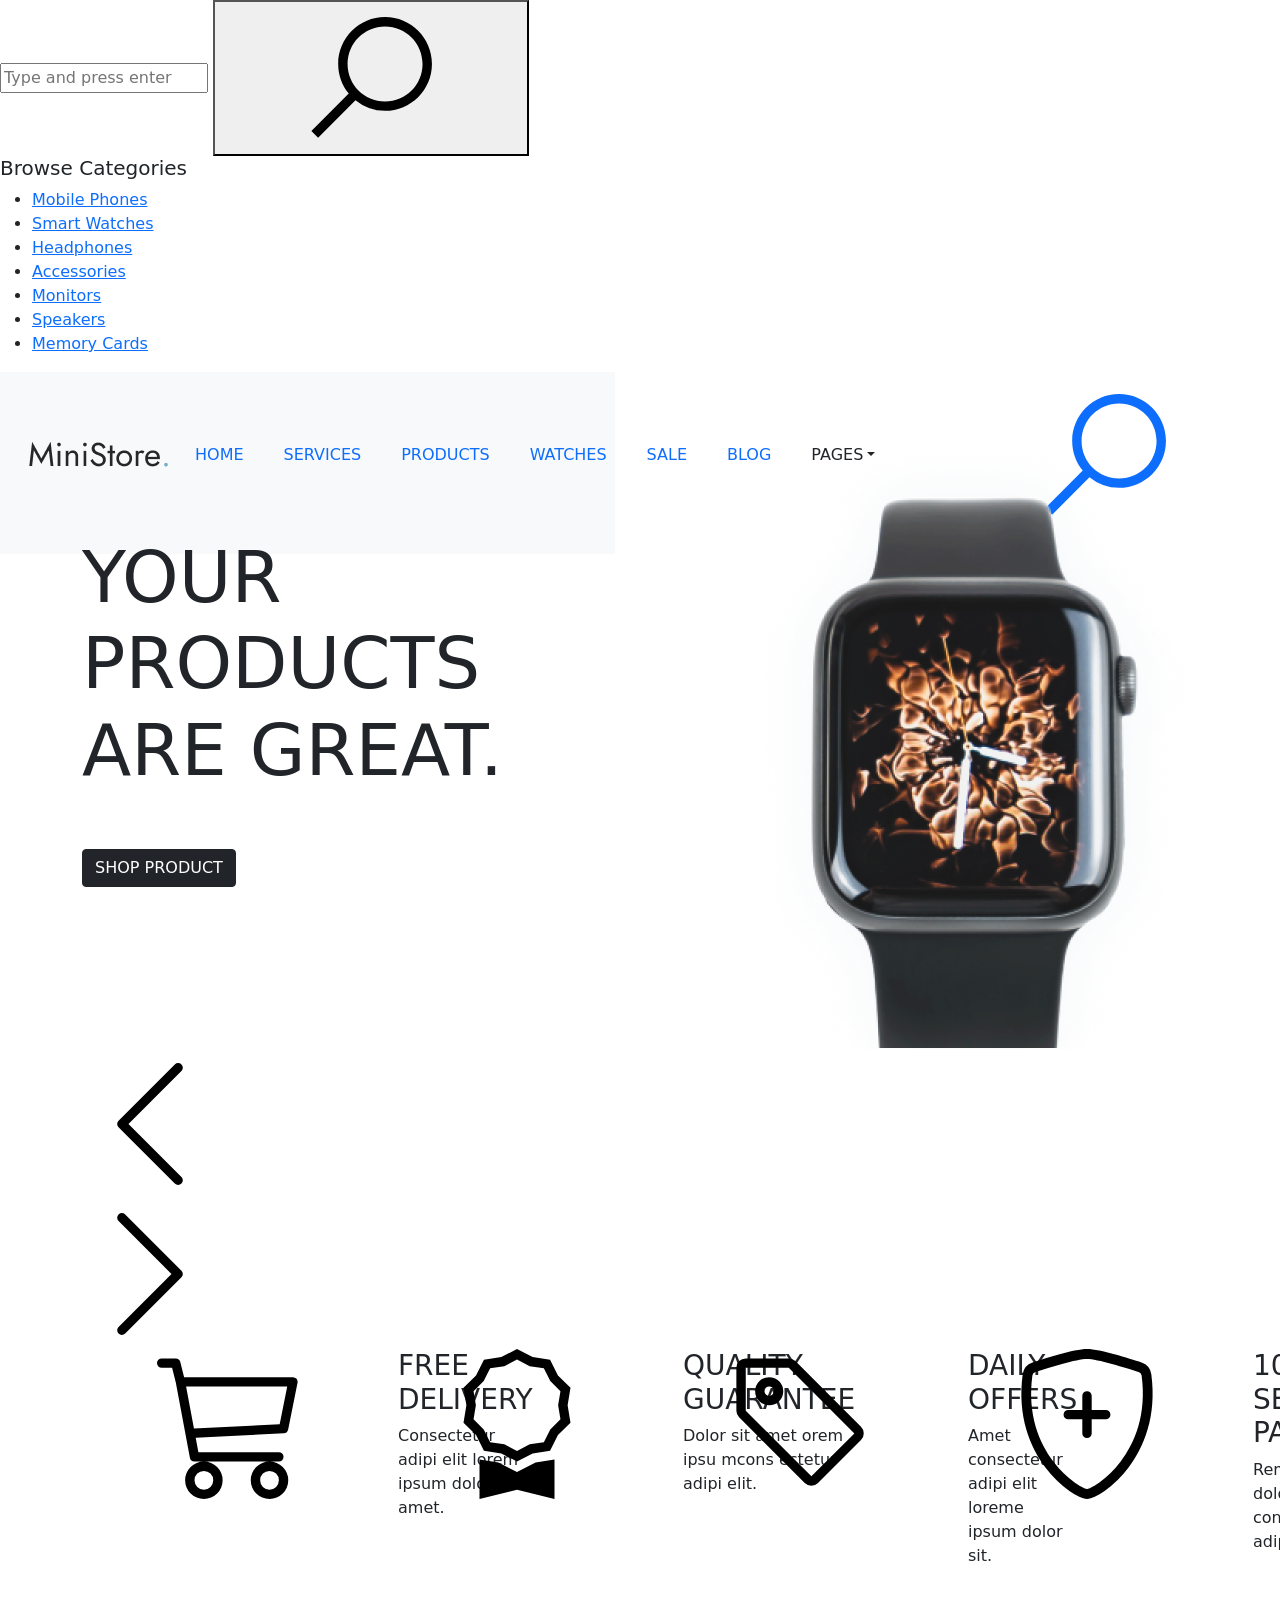
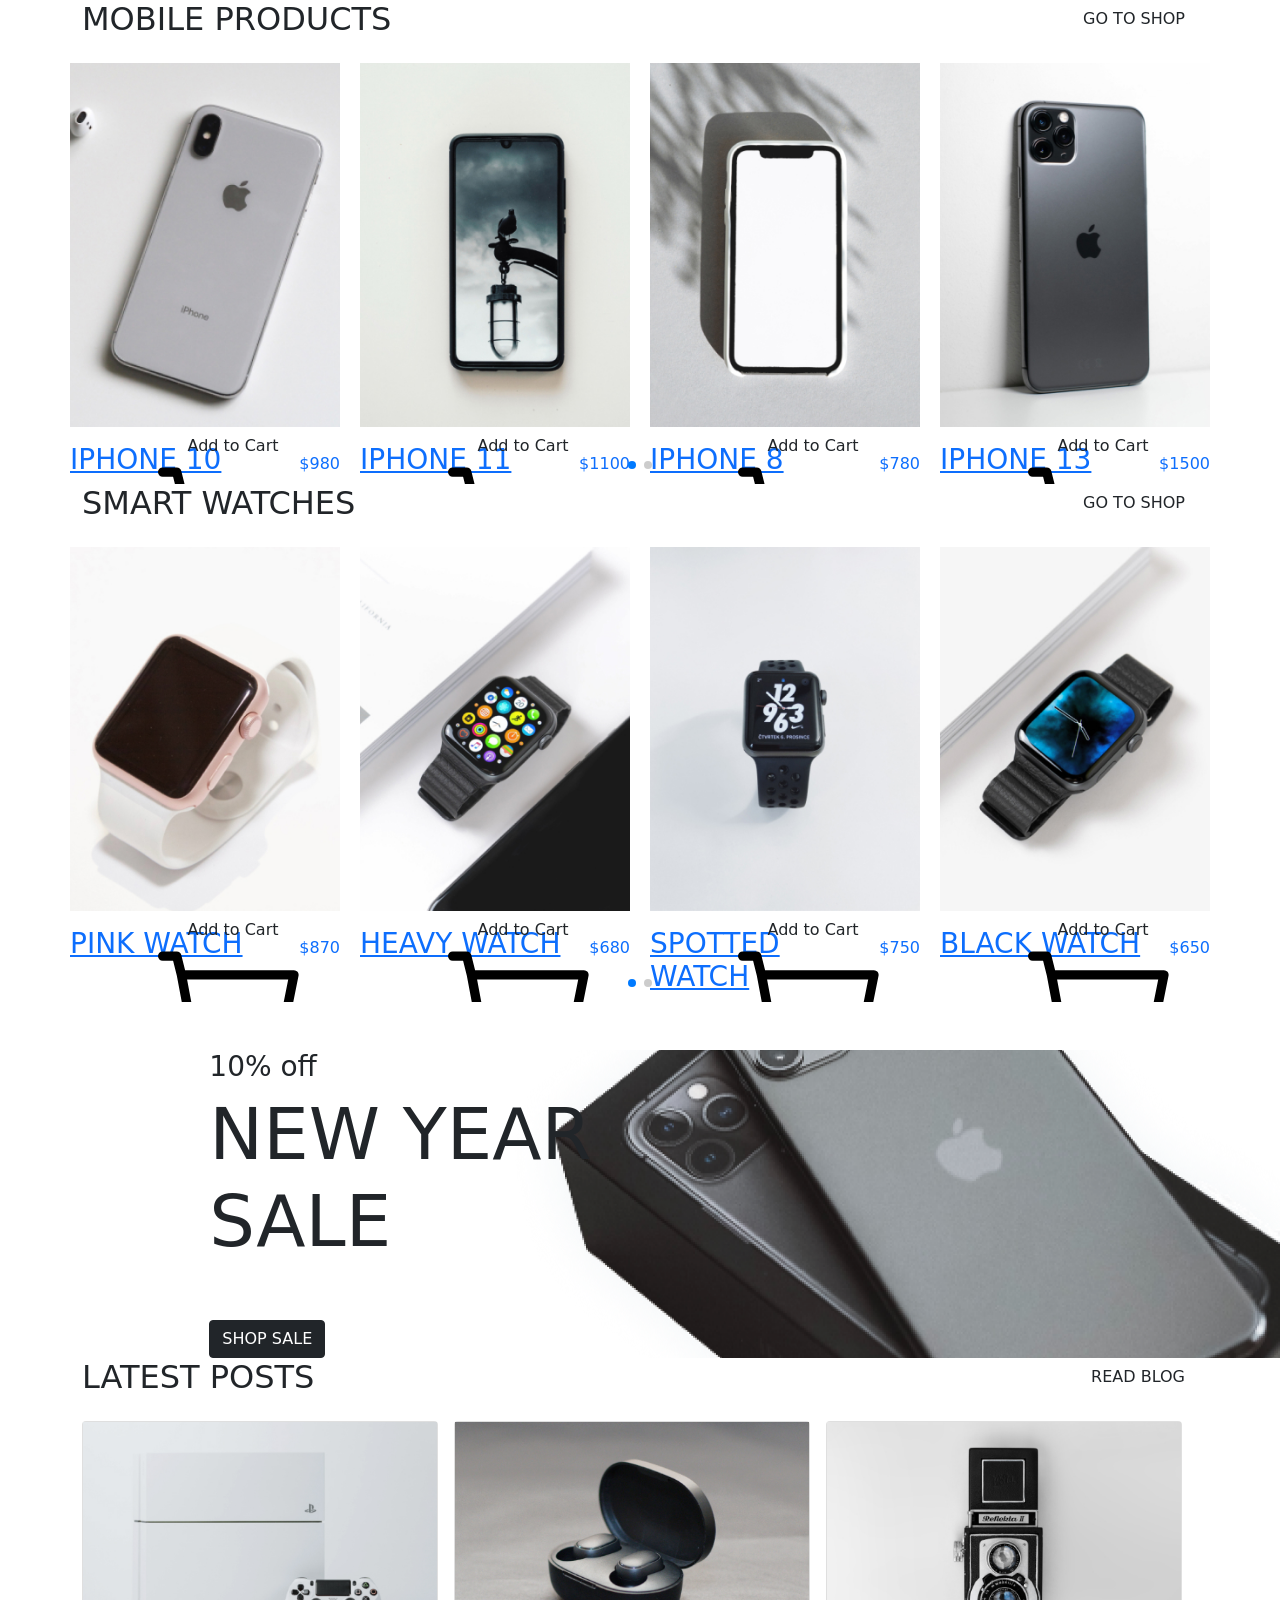
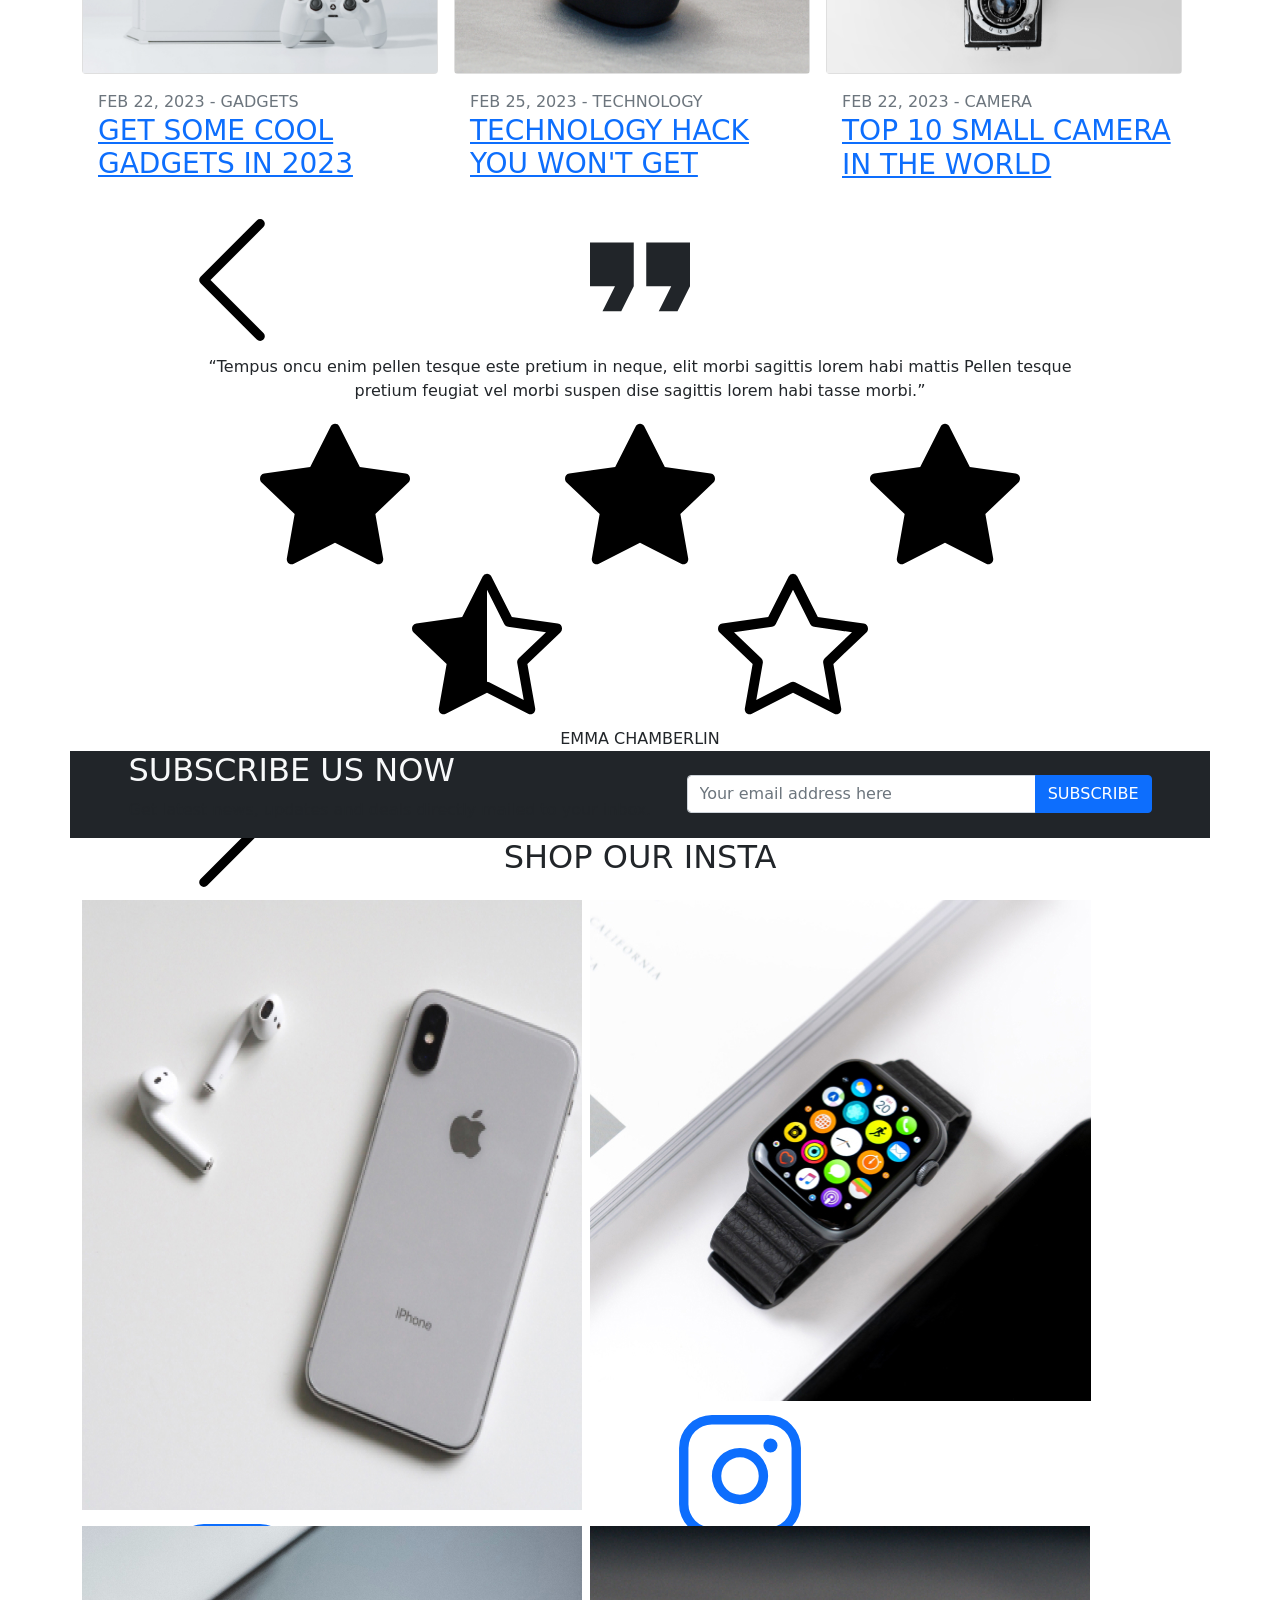
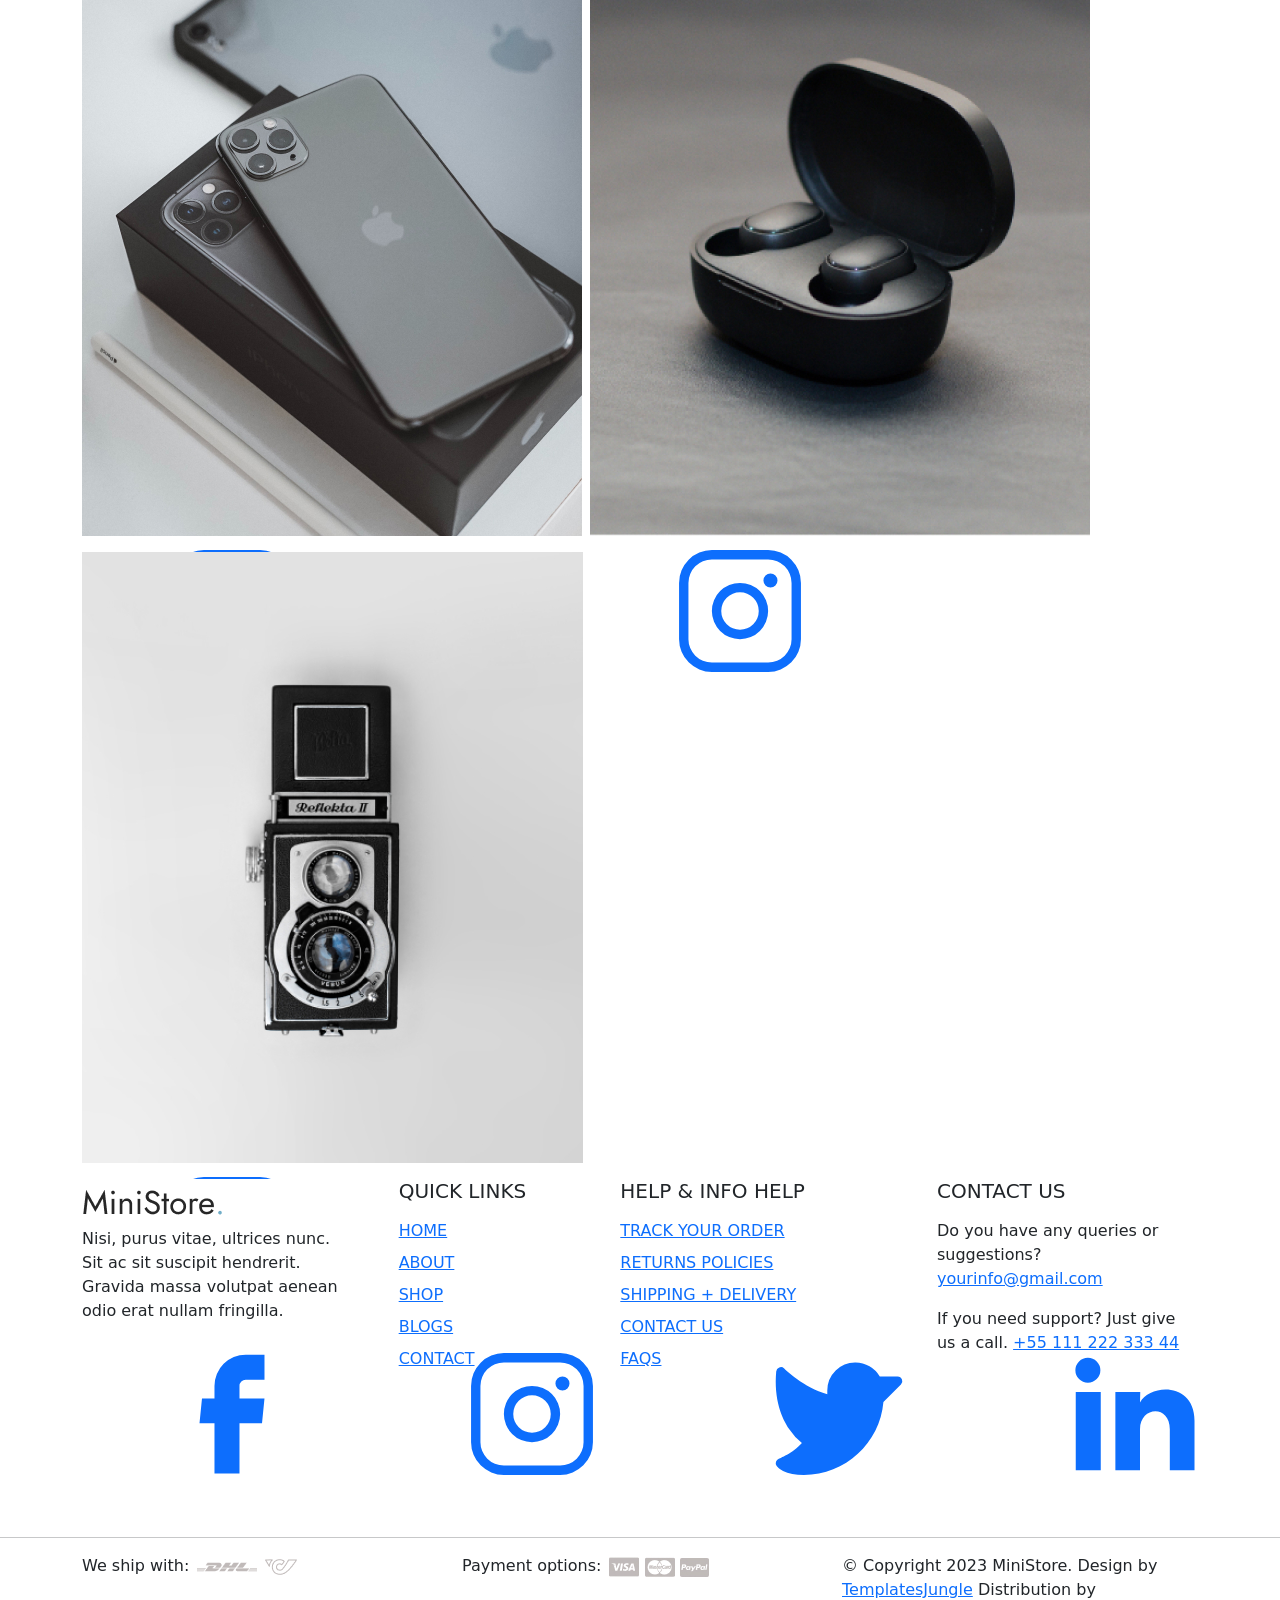
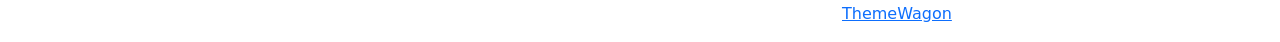
==== MiniStore_WEB/wwwroot/ministore/index.html @ 83fc8605 "Arquitectura" ====
<!DOCTYPE html>
<html>
  <head>
    <title>Ministore</title>
    <meta charset="utf-8">
    <meta http-equiv="X-UA-Compatible" content="IE=edge">
    <meta name="viewport" content="width=device-width, initial-scale=1.0">
    <meta name="format-detection" content="telephone=no">
    <meta name="apple-mobile-web-app-capable" content="yes">
    <meta name="author" content="">
    <meta name="keywords" content="">
    <meta name="description" content="">
    <link rel="stylesheet" type="text/css" href="css/bootstrap.min.css">
    <link rel="stylesheet" type="text/css" href="style.css">
    <link rel="stylesheet" href="https://cdn.jsdelivr.net/npm/swiper@9/swiper-bundle.min.css" />
    <link rel="preconnect" href="https://fonts.googleapis.com">
    <link rel="preconnect" href="https://fonts.gstatic.com" crossorigin>
    <link href="https://fonts.googleapis.com/css2?family=Jost:wght@300;400;500&family=Lato:wght@300;400;700&display=swap" rel="stylesheet">
    <!-- script
    ================================================== -->
    <script src="js/modernizr.js"></script>
  </head>
  <body data-bs-spy="scroll" data-bs-target="#navbar" data-bs-root-margin="0px 0px -40%" data-bs-smooth-scroll="true" tabindex="0">
    <svg xmlns="http://www.w3.org/2000/svg" style="display: none;">
      <symbol id="search" xmlns="http://www.w3.org/2000/svg" viewBox="0 0 32 32">
        <title>Search</title>
        <path fill="currentColor" d="M19 3C13.488 3 9 7.488 9 13c0 2.395.84 4.59 2.25 6.313L3.281 27.28l1.439 1.44l7.968-7.969A9.922 9.922 0 0 0 19 23c5.512 0 10-4.488 10-10S24.512 3 19 3zm0 2c4.43 0 8 3.57 8 8s-3.57 8-8 8s-8-3.57-8-8s3.57-8 8-8z" />
      </symbol>
      <symbol xmlns="http://www.w3.org/2000/svg" id="user" viewBox="0 0 16 16">
        <path d="M3 14s-1 0-1-1 1-4 6-4 6 3 6 4-1 1-1 1H3Zm5-6a3 3 0 1 0 0-6 3 3 0 0 0 0 6Z" />
      </symbol>
      <symbol xmlns="http://www.w3.org/2000/svg" id="cart" viewBox="0 0 16 16">
        <path d="M0 1.5A.5.5 0 0 1 .5 1H2a.5.5 0 0 1 .485.379L2.89 3H14.5a.5.5 0 0 1 .491.592l-1.5 8A.5.5 0 0 1 13 12H4a.5.5 0 0 1-.491-.408L2.01 3.607 1.61 2H.5a.5.5 0 0 1-.5-.5zM5 12a2 2 0 1 0 0 4 2 2 0 0 0 0-4zm7 0a2 2 0 1 0 0 4 2 2 0 0 0 0-4zm-7 1a1 1 0 1 1 0 2 1 1 0 0 1 0-2zm7 0a1 1 0 1 1 0 2 1 1 0 0 1 0-2z" />
      </symbol>
      <svg xmlns="http://www.w3.org/2000/svg" id="chevron-left" viewBox="0 0 16 16">
        <path fill-rule="evenodd" d="M11.354 1.646a.5.5 0 0 1 0 .708L5.707 8l5.647 5.646a.5.5 0 0 1-.708.708l-6-6a.5.5 0 0 1 0-.708l6-6a.5.5 0 0 1 .708 0z" />
      </svg>
      <symbol xmlns="http://www.w3.org/2000/svg" id="chevron-right" viewBox="0 0 16 16">
        <path fill-rule="evenodd" d="M4.646 1.646a.5.5 0 0 1 .708 0l6 6a.5.5 0 0 1 0 .708l-6 6a.5.5 0 0 1-.708-.708L10.293 8 4.646 2.354a.5.5 0 0 1 0-.708z" />
      </symbol>
      <symbol xmlns="http://www.w3.org/2000/svg" id="cart-outline" viewBox="0 0 16 16">
        <path d="M0 1.5A.5.5 0 0 1 .5 1H2a.5.5 0 0 1 .485.379L2.89 3H14.5a.5.5 0 0 1 .49.598l-1 5a.5.5 0 0 1-.465.401l-9.397.472L4.415 11H13a.5.5 0 0 1 0 1H4a.5.5 0 0 1-.491-.408L2.01 3.607 1.61 2H.5a.5.5 0 0 1-.5-.5zM3.102 4l.84 4.479 9.144-.459L13.89 4H3.102zM5 12a2 2 0 1 0 0 4 2 2 0 0 0 0-4zm7 0a2 2 0 1 0 0 4 2 2 0 0 0 0-4zm-7 1a1 1 0 1 1 0 2 1 1 0 0 1 0-2zm7 0a1 1 0 1 1 0 2 1 1 0 0 1 0-2z" />
      </symbol>
      <symbol xmlns="http://www.w3.org/2000/svg" id="quality" viewBox="0 0 16 16">
        <path d="M9.669.864 8 0 6.331.864l-1.858.282-.842 1.68-1.337 1.32L2.6 6l-.306 1.854 1.337 1.32.842 1.68 1.858.282L8 12l1.669-.864 1.858-.282.842-1.68 1.337-1.32L13.4 6l.306-1.854-1.337-1.32-.842-1.68L9.669.864zm1.196 1.193.684 1.365 1.086 1.072L12.387 6l.248 1.506-1.086 1.072-.684 1.365-1.51.229L8 10.874l-1.355-.702-1.51-.229-.684-1.365-1.086-1.072L3.614 6l-.25-1.506 1.087-1.072.684-1.365 1.51-.229L8 1.126l1.356.702 1.509.229z" />
        <path d="M4 11.794V16l4-1 4 1v-4.206l-2.018.306L8 13.126 6.018 12.1 4 11.794z" />
      </symbol>
      <symbol xmlns="http://www.w3.org/2000/svg" id="price-tag" viewBox="0 0 16 16">
        <path d="M6 4.5a1.5 1.5 0 1 1-3 0 1.5 1.5 0 0 1 3 0zm-1 0a.5.5 0 1 0-1 0 .5.5 0 0 0 1 0z" />
        <path d="M2 1h4.586a1 1 0 0 1 .707.293l7 7a1 1 0 0 1 0 1.414l-4.586 4.586a1 1 0 0 1-1.414 0l-7-7A1 1 0 0 1 1 6.586V2a1 1 0 0 1 1-1zm0 5.586 7 7L13.586 9l-7-7H2v4.586z" />
      </symbol>
      <symbol xmlns="http://www.w3.org/2000/svg" id="shield-plus" viewBox="0 0 16 16">
        <path d="M5.338 1.59a61.44 61.44 0 0 0-2.837.856.481.481 0 0 0-.328.39c-.554 4.157.726 7.19 2.253 9.188a10.725 10.725 0 0 0 2.287 2.233c.346.244.652.42.893.533.12.057.218.095.293.118a.55.55 0 0 0 .101.025.615.615 0 0 0 .1-.025c.076-.023.174-.061.294-.118.24-.113.547-.29.893-.533a10.726 10.726 0 0 0 2.287-2.233c1.527-1.997 2.807-5.031 2.253-9.188a.48.48 0 0 0-.328-.39c-.651-.213-1.75-.56-2.837-.855C9.552 1.29 8.531 1.067 8 1.067c-.53 0-1.552.223-2.662.524zM5.072.56C6.157.265 7.31 0 8 0s1.843.265 2.928.56c1.11.3 2.229.655 2.887.87a1.54 1.54 0 0 1 1.044 1.262c.596 4.477-.787 7.795-2.465 9.99a11.775 11.775 0 0 1-2.517 2.453 7.159 7.159 0 0 1-1.048.625c-.28.132-.581.24-.829.24s-.548-.108-.829-.24a7.158 7.158 0 0 1-1.048-.625 11.777 11.777 0 0 1-2.517-2.453C1.928 10.487.545 7.169 1.141 2.692A1.54 1.54 0 0 1 2.185 1.43 62.456 62.456 0 0 1 5.072.56z" />
        <path d="M8 4.5a.5.5 0 0 1 .5.5v1.5H10a.5.5 0 0 1 0 1H8.5V9a.5.5 0 0 1-1 0V7.5H6a.5.5 0 0 1 0-1h1.5V5a.5.5 0 0 1 .5-.5z" />
      </symbol>
      <symbol xmlns="http://www.w3.org/2000/svg" id="star-fill" viewBox="0 0 16 16">
        <path d="M3.612 15.443c-.386.198-.824-.149-.746-.592l.83-4.73L.173 6.765c-.329-.314-.158-.888.283-.95l4.898-.696L7.538.792c.197-.39.73-.39.927 0l2.184 4.327 4.898.696c.441.062.612.636.282.95l-3.522 3.356.83 4.73c.078.443-.36.79-.746.592L8 13.187l-4.389 2.256z" />
      </symbol>
      <symbol xmlns="http://www.w3.org/2000/svg" id="star-empty" viewBox="0 0 16 16">
        <path d="M2.866 14.85c-.078.444.36.791.746.593l4.39-2.256 4.389 2.256c.386.198.824-.149.746-.592l-.83-4.73 3.522-3.356c.33-.314.16-.888-.282-.95l-4.898-.696L8.465.792a.513.513 0 0 0-.927 0L5.354 5.12l-4.898.696c-.441.062-.612.636-.283.95l3.523 3.356-.83 4.73zm4.905-2.767-3.686 1.894.694-3.957a.565.565 0 0 0-.163-.505L1.71 6.745l4.052-.576a.525.525 0 0 0 .393-.288L8 2.223l1.847 3.658a.525.525 0 0 0 .393.288l4.052.575-2.906 2.77a.565.565 0 0 0-.163.506l.694 3.957-3.686-1.894a.503.503 0 0 0-.461 0z" />
      </symbol>
      <symbol xmlns="http://www.w3.org/2000/svg" id="star-half" viewBox="0 0 16 16">
        <path d="M5.354 5.119 7.538.792A.516.516 0 0 1 8 .5c.183 0 .366.097.465.292l2.184 4.327 4.898.696A.537.537 0 0 1 16 6.32a.548.548 0 0 1-.17.445l-3.523 3.356.83 4.73c.078.443-.36.79-.746.592L8 13.187l-4.389 2.256a.52.52 0 0 1-.146.05c-.342.06-.668-.254-.6-.642l.83-4.73L.173 6.765a.55.55 0 0 1-.172-.403.58.58 0 0 1 .085-.302.513.513 0 0 1 .37-.245l4.898-.696zM8 12.027a.5.5 0 0 1 .232.056l3.686 1.894-.694-3.957a.565.565 0 0 1 .162-.505l2.907-2.77-4.052-.576a.525.525 0 0 1-.393-.288L8.001 2.223 8 2.226v9.8z" />
      </symbol>
      <symbol xmlns="http://www.w3.org/2000/svg" id="quote" viewBox="0 0 24 24">
        <path fill="currentColor" d="m15 17l2-4h-4V6h7v7l-2 4h-3Zm-9 0l2-4H4V6h7v7l-2 4H6Z" />
      </symbol>
      <symbol xmlns="http://www.w3.org/2000/svg" id="facebook" viewBox="0 0 24 24">
        <path fill="currentColor" d="M9.198 21.5h4v-8.01h3.604l.396-3.98h-4V7.5a1 1 0 0 1 1-1h3v-4h-3a5 5 0 0 0-5 5v2.01h-2l-.396 3.98h2.396v8.01Z" />
      </symbol>
      <symbol xmlns="http://www.w3.org/2000/svg" id="youtube" viewBox="0 0 32 32">
        <path fill="currentColor" d="M29.41 9.26a3.5 3.5 0 0 0-2.47-2.47C24.76 6.2 16 6.2 16 6.2s-8.76 0-10.94.59a3.5 3.5 0 0 0-2.47 2.47A36.13 36.13 0 0 0 2 16a36.13 36.13 0 0 0 .59 6.74a3.5 3.5 0 0 0 2.47 2.47c2.18.59 10.94.59 10.94.59s8.76 0 10.94-.59a3.5 3.5 0 0 0 2.47-2.47A36.13 36.13 0 0 0 30 16a36.13 36.13 0 0 0-.59-6.74ZM13.2 20.2v-8.4l7.27 4.2Z" />
      </symbol>
      <symbol xmlns="http://www.w3.org/2000/svg" id="twitter" viewBox="0 0 256 256">
        <path fill="currentColor" d="m245.66 77.66l-29.9 29.9C209.72 177.58 150.67 232 80 232c-14.52 0-26.49-2.3-35.58-6.84c-7.33-3.67-10.33-7.6-11.08-8.72a8 8 0 0 1 3.85-11.93c.26-.1 24.24-9.31 39.47-26.84a110.93 110.93 0 0 1-21.88-24.2c-12.4-18.41-26.28-50.39-22-98.18a8 8 0 0 1 13.65-4.92c.35.35 33.28 33.1 73.54 43.72V88a47.87 47.87 0 0 1 14.36-34.3A46.87 46.87 0 0 1 168.1 40a48.66 48.66 0 0 1 41.47 24H240a8 8 0 0 1 5.66 13.66Z" />
      </symbol>
      <symbol xmlns="http://www.w3.org/2000/svg" id="instagram" viewBox="0 0 256 256">
        <path fill="currentColor" d="M128 80a48 48 0 1 0 48 48a48.05 48.05 0 0 0-48-48Zm0 80a32 32 0 1 1 32-32a32 32 0 0 1-32 32Zm48-136H80a56.06 56.06 0 0 0-56 56v96a56.06 56.06 0 0 0 56 56h96a56.06 56.06 0 0 0 56-56V80a56.06 56.06 0 0 0-56-56Zm40 152a40 40 0 0 1-40 40H80a40 40 0 0 1-40-40V80a40 40 0 0 1 40-40h96a40 40 0 0 1 40 40ZM192 76a12 12 0 1 1-12-12a12 12 0 0 1 12 12Z" />
      </symbol>
      <symbol xmlns="http://www.w3.org/2000/svg" id="linkedin" viewBox="0 0 24 24">
        <path fill="currentColor" d="M6.94 5a2 2 0 1 1-4-.002a2 2 0 0 1 4 .002zM7 8.48H3V21h4V8.48zm6.32 0H9.34V21h3.94v-6.57c0-3.66 4.77-4 4.77 0V21H22v-7.93c0-6.17-7.06-5.94-8.72-2.91l.04-1.68z" />
      </symbol>
      <symbol xmlns="http://www.w3.org/2000/svg" id="nav-icon" viewBox="0 0 16 16">
        <path d="M14 10.5a.5.5 0 0 0-.5-.5h-3a.5.5 0 0 0 0 1h3a.5.5 0 0 0 .5-.5zm0-3a.5.5 0 0 0-.5-.5h-7a.5.5 0 0 0 0 1h7a.5.5 0 0 0 .5-.5zm0-3a.5.5 0 0 0-.5-.5h-11a.5.5 0 0 0 0 1h11a.5.5 0 0 0 .5-.5z" />
      </symbol>
      <symbol xmlns="http://www.w3.org/2000/svg" id="close" viewBox="0 0 16 16">
        <path d="M2.146 2.854a.5.5 0 1 1 .708-.708L8 7.293l5.146-5.147a.5.5 0 0 1 .708.708L8.707 8l5.147 5.146a.5.5 0 0 1-.708.708L8 8.707l-5.146 5.147a.5.5 0 0 1-.708-.708L7.293 8 2.146 2.854Z" />
      </symbol>
      <symbol xmlns="http://www.w3.org/2000/svg" id="navbar-icon" viewBox="0 0 16 16">
        <path d="M14 10.5a.5.5 0 0 0-.5-.5h-3a.5.5 0 0 0 0 1h3a.5.5 0 0 0 .5-.5zm0-3a.5.5 0 0 0-.5-.5h-7a.5.5 0 0 0 0 1h7a.5.5 0 0 0 .5-.5zm0-3a.5.5 0 0 0-.5-.5h-11a.5.5 0 0 0 0 1h11a.5.5 0 0 0 .5-.5z" />
      </symbol>
    </svg>  

    <div class="search-popup">
        <div class="search-popup-container">

          <form role="search" method="get" class="search-form" action="">
            <input type="search" id="search-form" class="search-field" placeholder="Type and press enter" value="" name="s" />
            <button type="submit" class="search-submit"><svg class="search"><use xlink:href="#search"></use></svg></button>
          </form>

          <h5 class="cat-list-title">Browse Categories</h5>
          
          <ul class="cat-list">
            <li class="cat-list-item">
              <a href="#" title="Mobile Phones">Mobile Phones</a>
            </li>
            <li class="cat-list-item">
              <a href="#" title="Smart Watches">Smart Watches</a>
            </li>
            <li class="cat-list-item">
              <a href="#" title="Headphones">Headphones</a>
            </li>
            <li class="cat-list-item">
              <a href="#" title="Accessories">Accessories</a>
            </li>
            <li class="cat-list-item">
              <a href="#" title="Monitors">Monitors</a>
            </li>
            <li class="cat-list-item">
              <a href="#" title="Speakers">Speakers</a>
            </li>
            <li class="cat-list-item">
              <a href="#" title="Memory Cards">Memory Cards</a>
            </li>
          </ul>

        </div>
    </div>
    
    <header id="header" class="site-header header-scrolled position-fixed text-black bg-light">
      <nav id="header-nav" class="navbar navbar-expand-lg px-3 mb-3">
        <div class="container-fluid">
          <a class="navbar-brand" href="index.html">
            <img src="images/main-logo.png" class="logo">
          </a>
          <button class="navbar-toggler d-flex d-lg-none order-3 p-2" type="button" data-bs-toggle="offcanvas" data-bs-target="#bdNavbar" aria-controls="bdNavbar" aria-expanded="false" aria-label="Toggle navigation">
            <svg class="navbar-icon">
              <use xlink:href="#navbar-icon"></use>
            </svg>
          </button>
          <div class="offcanvas offcanvas-end" tabindex="-1" id="bdNavbar" aria-labelledby="bdNavbarOffcanvasLabel">
            <div class="offcanvas-header px-4 pb-0">
              <a class="navbar-brand" href="index.html">
                <img src="images/main-logo.png" class="logo">
              </a>
              <button type="button" class="btn-close btn-close-black" data-bs-dismiss="offcanvas" aria-label="Close" data-bs-target="#bdNavbar"></button>
            </div>
            <div class="offcanvas-body">
              <ul id="navbar" class="navbar-nav text-uppercase justify-content-end align-items-center flex-grow-1 pe-3">
                <li class="nav-item">
                  <a class="nav-link me-4 active" href="#billboard">Home</a>
                </li>
                <li class="nav-item">
                  <a class="nav-link me-4" href="#company-services">Services</a>
                </li>
                <li class="nav-item">
                  <a class="nav-link me-4" href="#mobile-products">Products</a>
                </li>
                <li class="nav-item">
                  <a class="nav-link me-4" href="#smart-watches">Watches</a>
                </li>
                <li class="nav-item">
                  <a class="nav-link me-4" href="#yearly-sale">Sale</a>
                </li>
                <li class="nav-item">
                  <a class="nav-link me-4" href="#latest-blog">Blog</a>
                </li>
                <li class="nav-item dropdown">
                  <a class="nav-link me-4 dropdown-toggle link-dark" data-bs-toggle="dropdown" href="#" role="button" aria-expanded="false">Pages</a>
                  <ul class="dropdown-menu">
                    <li>
                      <a href="/Account/Login" class="dropdown-item">Login</a>
                    </li>
                    <li>
                      <a href="/Account/Register" class="dropdown-item">Register</a>
                    </li>
                    <li>
                      <a href="blog.html" class="dropdown-item">Blog</a>
                    </li>
                    <li>
                      <a href="shop.html" class="dropdown-item">Shop</a>
                    </li>
                    <li>
                      <a href="cart.html" class="dropdown-item">Cart</a>
                    </li>
                    <li>
                      <a href="checkout.html" class="dropdown-item">Checkout</a>
                    </li>
                    <li>
                      <a href="single-post.html" class="dropdown-item">Single Post</a>
                    </li>
                    <li>
                      <a href="single-product.html" class="dropdown-item">Single Product</a>
                    </li>
                    <li>
                      <a href="contact.html" class="dropdown-item">Contact</a>
                    </li>
                  </ul>
                </li>
                <li class="nav-item">
                  <div class="user-items ps-5">
                    <ul class="d-flex justify-content-end list-unstyled">
                      <li class="search-item pe-3">
                        <a href="#" class="search-button">
                          <svg class="search">
                            <use xlink:href="#search"></use>
                          </svg>
                        </a>
                      </li>
                      <li class="pe-3">
                        <a href="/Account/Login">
                          <svg class="user">
                            <use xlink:href="#user"></use>
                          </svg>
                        </a>
                      </li>
                      <li>
                        <a href="cart.html">
                          <svg class="cart">
                            <use xlink:href="#cart"></use>
                          </svg>
                        </a>
                      </li>
                    </ul>
                  </div>
                </li>
              </ul>
            </div>
          </div>
        </div>
      </nav>
    </header>
    <section id="billboard" class="position-relative overflow-hidden bg-light-blue">
      <div class="swiper main-swiper">
        <div class="swiper-wrapper">
          <div class="swiper-slide">
            <div class="container">
              <div class="row d-flex align-items-center">
                <div class="col-md-6">
                  <div class="banner-content">
                    <h1 class="display-2 text-uppercase text-dark pb-5">Your Products Are Great.</h1>
                    <a href="shop.html" class="btn btn-medium btn-dark text-uppercase btn-rounded-none">Shop Product</a>
                  </div>
                </div>
                <div class="col-md-5">
                  <div class="image-holder">
                    <img src="images/banner-image.png" alt="banner">
                  </div>
                </div>
              </div>
            </div>
          </div>
          <div class="swiper-slide">
            <div class="container">
              <div class="row d-flex flex-wrap align-items-center">
                <div class="col-md-6">
                  <div class="banner-content">
                    <h1 class="display-2 text-uppercase text-dark pb-5">Technology Hack You Won't Get</h1>
                    <a href="shop.html" class="btn btn-medium btn-dark text-uppercase btn-rounded-none">Shop Product</a>
                  </div>
                </div>
                <div class="col-md-5">
                  <div class="image-holder">
                    <img src="images/banner-image.png" alt="banner">
                  </div>
                </div>
              </div>
            </div>
          </div>
        </div>
      </div>
      <div class="swiper-icon swiper-arrow swiper-arrow-prev">
        <svg class="chevron-left">
          <use xlink:href="#chevron-left" />
        </svg>
      </div>
      <div class="swiper-icon swiper-arrow swiper-arrow-next">
        <svg class="chevron-right">
          <use xlink:href="#chevron-right" />
        </svg>
      </div>
    </section>
    <section id="company-services" class="padding-large">
      <div class="container">
        <div class="row">
          <div class="col-lg-3 col-md-6 pb-3">
            <div class="icon-box d-flex">
              <div class="icon-box-icon pe-3 pb-3">
                <svg class="cart-outline">
                  <use xlink:href="#cart-outline" />
                </svg>
              </div>
              <div class="icon-box-content">
                <h3 class="card-title text-uppercase text-dark">Free delivery</h3>
                <p>Consectetur adipi elit lorem ipsum dolor sit amet.</p>
              </div>
            </div>
          </div>
          <div class="col-lg-3 col-md-6 pb-3">
            <div class="icon-box d-flex">
              <div class="icon-box-icon pe-3 pb-3">
                <svg class="quality">
                  <use xlink:href="#quality" />
                </svg>
              </div>
              <div class="icon-box-content">
                <h3 class="card-title text-uppercase text-dark">Quality guarantee</h3>
                <p>Dolor sit amet orem ipsu mcons ectetur adipi elit.</p>
              </div>
            </div>
          </div>
          <div class="col-lg-3 col-md-6 pb-3">
            <div class="icon-box d-flex">
              <div class="icon-box-icon pe-3 pb-3">
                <svg class="price-tag">
                  <use xlink:href="#price-tag" />
                </svg>
              </div>
              <div class="icon-box-content">
                <h3 class="card-title text-uppercase text-dark">Daily offers</h3>
                <p>Amet consectetur adipi elit loreme ipsum dolor sit.</p>
              </div>
            </div>
          </div>
          <div class="col-lg-3 col-md-6 pb-3">
            <div class="icon-box d-flex">
              <div class="icon-box-icon pe-3 pb-3">
                <svg class="shield-plus">
                  <use xlink:href="#shield-plus" />
                </svg>
              </div>
              <div class="icon-box-content">
                <h3 class="card-title text-uppercase text-dark">100% secure payment</h3>
                <p>Rem Lopsum dolor sit amet, consectetur adipi elit.</p>
              </div>
            </div>
          </div>
        </div>
      </div>
    </section>
    <section id="mobile-products" class="product-store position-relative padding-large no-padding-top">
      <div class="container">
        <div class="row">
          <div class="display-header d-flex justify-content-between pb-3">
            <h2 class="display-7 text-dark text-uppercase">Mobile Products</h2>
            <div class="btn-right">
              <a href="shop.html" class="btn btn-medium btn-normal text-uppercase">Go to Shop</a>
            </div>
          </div>
          <div class="swiper product-swiper">
            <div class="swiper-wrapper">
              <div class="swiper-slide">
                <div class="product-card position-relative">
                  <div class="image-holder">
                    <img src="images/product-item1.jpg" alt="product-item" class="img-fluid">
                  </div>
                  <div class="cart-concern position-absolute">
                    <div class="cart-button d-flex">
                      <a href="#" class="btn btn-medium btn-black">Add to Cart<svg class="cart-outline"><use xlink:href="#cart-outline"></use></svg></a>
                    </div>
                  </div>
                  <div class="card-detail d-flex justify-content-between align-items-baseline pt-3">
                    <h3 class="card-title text-uppercase">
                      <a href="#">Iphone 10</a>
                    </h3>
                    <span class="item-price text-primary">$980</span>
                  </div>
                </div>
              </div>
              <div class="swiper-slide">
                <div class="product-card position-relative">
                  <div class="image-holder">
                    <img src="images/product-item2.jpg" alt="product-item" class="img-fluid">
                  </div>
                  <div class="cart-concern position-absolute">
                    <div class="cart-button d-flex">
                      <a href="#" class="btn btn-medium btn-black">Add to Cart<svg class="cart-outline"><use xlink:href="#cart-outline"></use></svg></a>
                    </div>
                  </div>
                  <div class="card-detail d-flex justify-content-between align-items-baseline pt-3">
                    <h3 class="card-title text-uppercase">
                      <a href="#">Iphone 11</a>
                    </h3>
                    <span class="item-price text-primary">$1100</span>
                  </div>
                </div>
              </div>
              <div class="swiper-slide">
                <div class="product-card position-relative">
                  <div class="image-holder">
                    <img src="images/product-item3.jpg" alt="product-item" class="img-fluid">
                  </div>
                  <div class="cart-concern position-absolute">
                    <div class="cart-button d-flex">
                      <a href="#" class="btn btn-medium btn-black">Add to Cart<svg class="cart-outline"><use xlink:href="#cart-outline"></use></svg></a>
                    </div>
                  </div>
                  <div class="card-detail d-flex justify-content-between align-items-baseline pt-3">
                    <h3 class="card-title text-uppercase">
                      <a href="#">Iphone 8</a>
                    </h3>
                    <span class="item-price text-primary">$780</span>
                  </div>
                </div>
              </div>
              <div class="swiper-slide">
                <div class="product-card position-relative">
                  <div class="image-holder">
                    <img src="images/product-item4.jpg" alt="product-item" class="img-fluid">
                  </div>
                  <div class="cart-concern position-absolute">
                    <div class="cart-button d-flex">
                      <a href="#" class="btn btn-medium btn-black">Add to Cart<svg class="cart-outline"><use xlink:href="#cart-outline"></use></svg></a>
                    </div>
                  </div>
                  <div class="card-detail d-flex justify-content-between align-items-baseline pt-3">
                    <h3 class="card-title text-uppercase">
                      <a href="#">Iphone 13</a>
                    </h3>
                    <span class="item-price text-primary">$1500</span>
                  </div>
                </div>
              </div>
              <div class="swiper-slide">
                <div class="product-card position-relative">
                  <div class="image-holder">
                    <img src="images/product-item5.jpg" alt="product-item" class="img-fluid">
                  </div>
                  <div class="cart-concern position-absolute">
                    <div class="cart-button d-flex">
                      <a href="#" class="btn btn-medium btn-black">Add to Cart<svg class="cart-outline"><use xlink:href="#cart-outline"></use></svg></a>
                    </div>
                  </div>
                  <div class="card-detail d-flex justify-content-between align-items-baseline pt-3">
                    <h3 class="card-title text-uppercase">
                      <a href="#">Iphone 12</a>
                    </h3>
                    <span class="item-price text-primary">$1300</span>
                  </div>
                </div>
              </div>
            </div>
          </div>
        </div>
      </div>
      <div class="swiper-pagination position-absolute text-center"></div>
    </section>
    <section id="smart-watches" class="product-store padding-large position-relative">
      <div class="container">
        <div class="row">
          <div class="display-header d-flex justify-content-between pb-3">
            <h2 class="display-7 text-dark text-uppercase">Smart Watches</h2>
            <div class="btn-right">
              <a href="shop.html" class="btn btn-medium btn-normal text-uppercase">Go to Shop</a>
            </div>
          </div>
          <div class="swiper product-watch-swiper">
            <div class="swiper-wrapper">
              <div class="swiper-slide">
                <div class="product-card position-relative">
                  <div class="image-holder">
                    <img src="images/product-item6.jpg" alt="product-item" class="img-fluid">
                  </div>
                  <div class="cart-concern position-absolute">
                    <div class="cart-button d-flex">
                      <a href="#" class="btn btn-medium btn-black">Add to Cart<svg class="cart-outline"><use xlink:href="#cart-outline"></use></svg></a>
                    </div>
                  </div>
                  <div class="card-detail d-flex justify-content-between align-items-baseline pt-3">
                    <h3 class="card-title text-uppercase">
                      <a href="#">Pink watch</a>
                    </h3>
                    <span class="item-price text-primary">$870</span>
                  </div>
                </div>
              </div>
              <div class="swiper-slide">
                <div class="product-card position-relative">
                  <div class="image-holder">
                    <img src="images/product-item7.jpg" alt="product-item" class="img-fluid">
                  </div>
                  <div class="cart-concern position-absolute">
                    <div class="cart-button d-flex">
                      <a href="#" class="btn btn-medium btn-black">Add to Cart<svg class="cart-outline"><use xlink:href="#cart-outline"></use></svg></a>
                    </div>
                  </div>
                  <div class="card-detail d-flex justify-content-between align-items-baseline pt-3">
                    <h3 class="card-title text-uppercase">
                      <a href="#">Heavy watch</a>
                    </h3>
                    <span class="item-price text-primary">$680</span>
                  </div>
                </div>
              </div>
              <div class="swiper-slide">
                <div class="product-card position-relative">
                  <div class="image-holder">
                    <img src="images/product-item8.jpg" alt="product-item" class="img-fluid">
                  </div>
                  <div class="cart-concern position-absolute">
                    <div class="cart-button d-flex">
                      <a href="#" class="btn btn-medium btn-black">Add to Cart<svg class="cart-outline"><use xlink:href="#cart-outline"></use></svg></a>
                    </div>
                  </div>
                  <div class="card-detail d-flex justify-content-between align-items-baseline pt-3">
                    <h3 class="card-title text-uppercase">
                      <a href="#">spotted watch</a>
                    </h3>
                    <span class="item-price text-primary">$750</span>
                  </div>
                </div>
              </div>
              <div class="swiper-slide">
                <div class="product-card position-relative">
                  <div class="image-holder">
                    <img src="images/product-item9.jpg" alt="product-item" class="img-fluid">
                  </div>
                  <div class="cart-concern position-absolute">
                    <div class="cart-button d-flex">
                      <a href="#" class="btn btn-medium btn-black">Add to Cart<svg class="cart-outline"><use xlink:href="#cart-outline"></use></svg></a>
                    </div>
                  </div>
                  <div class="card-detail d-flex justify-content-between align-items-baseline pt-3">
                    <h3 class="card-title text-uppercase">
                      <a href="#">black watch</a>
                    </h3>
                    <span class="item-price text-primary">$650</span>
                  </div>
                </div>
              </div>
              <div class="swiper-slide">
                <div class="product-card position-relative">
                  <div class="image-holder">
                    <img src="images/product-item10.jpg" alt="product-item" class="img-fluid">
                  </div>
                  <div class="cart-concern position-absolute">
                    <div class="cart-button d-flex">
                      <a href="#" class="btn btn-medium btn-black">Add to Cart<svg class="cart-outline"><use xlink:href="#cart-outline"></use></svg></a>
                    </div>
                  </div>
                  <div class="card-detail d-flex justify-content-between pt-3">
                    <h3 class="card-title text-uppercase">
                      <a href="#">black watch</a>
                    </h3>
                    <span class="item-price text-primary">$750</span>
                  </div>
                </div>
              </div>
            </div>
          </div>
        </div>
      </div>
      <div class="swiper-pagination position-absolute text-center"></div>
    </section>
    <section id="yearly-sale" class="bg-light-blue overflow-hidden mt-5 padding-xlarge" style="background-image: url('images/single-image1.png');background-position: right; background-repeat: no-repeat;">
      <div class="row d-flex flex-wrap align-items-center">
        <div class="col-md-6 col-sm-12">
          <div class="text-content offset-4 padding-medium">
            <h3>10% off</h3>
            <h2 class="display-2 pb-5 text-uppercase text-dark">New year sale</h2>
            <a href="shop.html" class="btn btn-medium btn-dark text-uppercase btn-rounded-none">Shop Sale</a>
          </div>
        </div>
        <div class="col-md-6 col-sm-12">
          
        </div>
      </div>
    </section>
    <section id="latest-blog" class="padding-large">
      <div class="container">
        <div class="row">
          <div class="display-header d-flex justify-content-between pb-3">
            <h2 class="display-7 text-dark text-uppercase">Latest Posts</h2>
            <div class="btn-right">
              <a href="blog.html" class="btn btn-medium btn-normal text-uppercase">Read Blog</a>
            </div>
          </div>
          <div class="post-grid d-flex flex-wrap justify-content-between">
            <div class="col-lg-4 col-sm-12">
              <div class="card border-none me-3">
                <div class="card-image">
                  <img src="images/post-item1.jpg" alt="" class="img-fluid">
                </div>
              </div>
              <div class="card-body text-uppercase">
                <div class="card-meta text-muted">
                  <span class="meta-date">feb 22, 2023</span>
                  <span class="meta-category">- Gadgets</span>
                </div>
                <h3 class="card-title">
                  <a href="#">Get some cool gadgets in 2023</a>
                </h3>
              </div>
            </div>
            <div class="col-lg-4 col-sm-12">
              <div class="card border-none me-3">
                <div class="card-image">
                  <img src="images/post-item2.jpg" alt="" class="img-fluid">
                </div>
              </div>
              <div class="card-body text-uppercase">
                <div class="card-meta text-muted">
                  <span class="meta-date">feb 25, 2023</span>
                  <span class="meta-category">- Technology</span>
                </div>
                <h3 class="card-title">
                  <a href="#">Technology Hack You Won't Get</a>
                </h3>
              </div>
            </div>
            <div class="col-lg-4 col-sm-12">
              <div class="card border-none me-3">
                <div class="card-image">
                  <img src="images/post-item3.jpg" alt="" class="img-fluid">
                </div>
              </div>
              <div class="card-body text-uppercase">
                <div class="card-meta text-muted">
                  <span class="meta-date">feb 22, 2023</span>
                  <span class="meta-category">- Camera</span>
                </div>
                <h3 class="card-title">
                  <a href="#">Top 10 Small Camera In The World</a>
                </h3>
              </div>
            </div>
          </div>
        </div>
      </div>
    </section>
    <section id="testimonials" class="position-relative">
      <div class="container">
        <div class="row">
          <div class="review-content position-relative">
            <div class="swiper-icon swiper-arrow swiper-arrow-prev position-absolute d-flex align-items-center">
              <svg class="chevron-left">
                <use xlink:href="#chevron-left" />
              </svg>
            </div>
            <div class="swiper testimonial-swiper">
              <div class="quotation text-center">
                <svg class="quote">
                  <use xlink:href="#quote" />
                </svg>
              </div>
              <div class="swiper-wrapper">
                <div class="swiper-slide text-center d-flex justify-content-center">
                  <div class="review-item col-md-10">
                    <i class="icon icon-review"></i>
                    <blockquote>“Tempus oncu enim pellen tesque este pretium in neque, elit morbi sagittis lorem habi mattis Pellen tesque pretium feugiat vel morbi suspen dise sagittis lorem habi tasse morbi.”</blockquote>
                    <div class="rating">
                      <svg class="star star-fill">
                        <use xlink:href="#star-fill"></use>
                      </svg>
                      <svg class="star star-fill">
                        <use xlink:href="#star-fill"></use>
                      </svg>
                      <svg class="star star-fill">
                        <use xlink:href="#star-fill"></use>
                      </svg>
                      <svg class="star star-half">
                        <use xlink:href="#star-half"></use>
                      </svg>
                      <svg class="star star-empty">
                        <use xlink:href="#star-empty"></use>
                      </svg>
                    </div>
                    <div class="author-detail">
                      <div class="name text-dark text-uppercase pt-2">Emma Chamberlin</div>
                    </div>
                  </div>
                </div>
                <div class="swiper-slide text-center d-flex justify-content-center">
                  <div class="review-item col-md-10">
                    <i class="icon icon-review"></i>
                    <blockquote>“A blog is a digital publication that can complement a website or exist independently. A blog may include articles, short posts, listicles, infographics, videos, and other digital content.”</blockquote>
                    <div class="rating">
                      <svg class="star star-fill">
                        <use xlink:href="#star-fill"></use>
                      </svg>
                      <svg class="star star-fill">
                        <use xlink:href="#star-fill"></use>
                      </svg>
                      <svg class="star star-fill">
                        <use xlink:href="#star-fill"></use>
                      </svg>
                      <svg class="star star-half">
                        <use xlink:href="#star-half"></use>
                      </svg>
                      <svg class="star star-empty">
                        <use xlink:href="#star-empty"></use>
                      </svg>
                    </div>
                    <div class="author-detail">
                      <div class="name text-dark text-uppercase pt-2">Jennie Rose</div>
                    </div>
                  </div>
                </div>
              </div>
            </div>
            <div class="swiper-icon swiper-arrow swiper-arrow-next position-absolute d-flex align-items-center">
              <svg class="chevron-right">
                <use xlink:href="#chevron-right" />
              </svg>
            </div>
          </div>
        </div>
      </div>
      <div class="swiper-pagination"></div>
    </section>
    <section id="subscribe" class="container-grid padding-large position-relative overflow-hidden">
      <div class="container">
        <div class="row">
          <div class="subscribe-content bg-dark d-flex flex-wrap justify-content-center align-items-center padding-medium">
            <div class="col-md-6 col-sm-12">
              <div class="display-header pe-3">
                <h2 class="display-7 text-uppercase text-light">Subscribe Us Now</h2>
                <p>Get latest news, updates and deals directly mailed to your inbox.</p>
              </div>
            </div>
            <div class="col-md-5 col-sm-12">
              <form class="subscription-form validate">
                <div class="input-group flex-wrap">
                  <input class="form-control btn-rounded-none" type="email" name="EMAIL" placeholder="Your email address here" required="">
                  <button class="btn btn-medium btn-primary text-uppercase btn-rounded-none" type="submit" name="subscribe">Subscribe</button>
                </div>
              </form>
            </div>
          </div>
        </div>
      </div>
    </section>
    <section id="instagram" class="padding-large overflow-hidden no-padding-top">
      <div class="container">
        <div class="row">
          <div class="display-header text-uppercase text-dark text-center pb-3">
            <h2 class="display-7">Shop Our Insta</h2>
          </div>
          <div class="d-flex flex-wrap">
            <figure class="instagram-item pe-2">
              <a href="https://templatesjungle.com/" class="image-link position-relative">
                <img src="images/insta-item1.jpg" alt="instagram" class="insta-image">
                <div class="icon-overlay position-absolute d-flex justify-content-center">
                  <svg class="instagram">
                    <use xlink:href="#instagram"></use>
                  </svg>
                </div>
              </a>
            </figure>
            <figure class="instagram-item pe-2">
              <a href="https://templatesjungle.com/" class="image-link position-relative">
                <img src="images/insta-item2.jpg" alt="instagram" class="insta-image">
                <div class="icon-overlay position-absolute d-flex justify-content-center">
                  <svg class="instagram">
                    <use xlink:href="#instagram"></use>
                  </svg>
                </div>
              </a>
            </figure>
            <figure class="instagram-item pe-2">
              <a href="https://templatesjungle.com/" class="image-link position-relative">
                <img src="images/insta-item3.jpg" alt="instagram" class="insta-image">
                <div class="icon-overlay position-absolute d-flex justify-content-center">
                  <svg class="instagram">
                    <use xlink:href="#instagram"></use>
                  </svg>
                </div>
              </a>
            </figure>
            <figure class="instagram-item pe-2">
              <a href="https://templatesjungle.com/" class="image-link position-relative">
                <img src="images/insta-item4.jpg" alt="instagram" class="insta-image">
                <div class="icon-overlay position-absolute d-flex justify-content-center">
                  <svg class="instagram">
                    <use xlink:href="#instagram"></use>
                  </svg>
                </div>
              </a>
            </figure>
            <figure class="instagram-item pe-2">
              <a href="https://templatesjungle.com/" class="image-link position-relative">
                <img src="images/insta-item5.jpg" alt="instagram" class="insta-image">
                <div class="icon-overlay position-absolute d-flex justify-content-center">
                  <svg class="instagram">
                    <use xlink:href="#instagram"></use>
                  </svg>
                </div>
              </a>
            </figure>
          </div>
        </div>
      </div>
    </section>
    <footer id="footer" class="overflow-hidden">
      <div class="container">
        <div class="row">
          <div class="footer-top-area">
            <div class="row d-flex flex-wrap justify-content-between">
              <div class="col-lg-3 col-sm-6 pb-3">
                <div class="footer-menu">
                  <img src="images/main-logo.png" alt="logo">
                  <p>Nisi, purus vitae, ultrices nunc. Sit ac sit suscipit hendrerit. Gravida massa volutpat aenean odio erat nullam fringilla.</p>
                  <div class="social-links">
                    <ul class="d-flex list-unstyled">
                      <li>
                        <a href="#">
                          <svg class="facebook">
                            <use xlink:href="#facebook" />
                          </svg>
                        </a>
                      </li>
                      <li>
                        <a href="#">
                          <svg class="instagram">
                            <use xlink:href="#instagram" />
                          </svg>
                        </a>
                      </li>
                      <li>
                        <a href="#">
                          <svg class="twitter">
                            <use xlink:href="#twitter" />
                          </svg>
                        </a>
                      </li>
                      <li>
                        <a href="#">
                          <svg class="linkedin">
                            <use xlink:href="#linkedin" />
                          </svg>
                        </a>
                      </li>
                      <li>
                        <a href="#">
                          <svg class="youtube">
                            <use xlink:href="#youtube" />
                          </svg>
                        </a>
                      </li>
                    </ul>
                  </div>
                </div>
              </div>
              <div class="col-lg-2 col-sm-6 pb-3">
                <div class="footer-menu text-uppercase">
                  <h5 class="widget-title pb-2">Quick Links</h5>
                  <ul class="menu-list list-unstyled text-uppercase">
                    <li class="menu-item pb-2">
                      <a href="#">Home</a>
                    </li>
                    <li class="menu-item pb-2">
                      <a href="#">About</a>
                    </li>
                    <li class="menu-item pb-2">
                      <a href="#">Shop</a>
                    </li>
                    <li class="menu-item pb-2">
                      <a href="#">Blogs</a>
                    </li>
                    <li class="menu-item pb-2">
                      <a href="#">Contact</a>
                    </li>
                  </ul>
                </div>
              </div>
              <div class="col-lg-3 col-sm-6 pb-3">
                <div class="footer-menu text-uppercase">
                  <h5 class="widget-title pb-2">Help & Info Help</h5>
                  <ul class="menu-list list-unstyled">
                    <li class="menu-item pb-2">
                      <a href="#">Track Your Order</a>
                    </li>
                    <li class="menu-item pb-2">
                      <a href="#">Returns Policies</a>
                    </li>
                    <li class="menu-item pb-2">
                      <a href="#">Shipping + Delivery</a>
                    </li>
                    <li class="menu-item pb-2">
                      <a href="#">Contact Us</a>
                    </li>
                    <li class="menu-item pb-2">
                      <a href="#">Faqs</a>
                    </li>
                  </ul>
                </div>
              </div>
              <div class="col-lg-3 col-sm-6 pb-3">
                <div class="footer-menu contact-item">
                  <h5 class="widget-title text-uppercase pb-2">Contact Us</h5>
                  <p>Do you have any queries or suggestions? <a href="mailto:">yourinfo@gmail.com</a>
                  </p>
                  <p>If you need support? Just give us a call. <a href="">+55 111 222 333 44</a>
                  </p>
                </div>
              </div>
            </div>
          </div>
        </div>
      </div>
      <hr>
    </footer>
    <div id="footer-bottom">
      <div class="container">
        <div class="row d-flex flex-wrap justify-content-between">
          <div class="col-md-4 col-sm-6">
            <div class="Shipping d-flex">
              <p>We ship with:</p>
              <div class="card-wrap ps-2">
                <img src="images/dhl.png" alt="visa">
                <img src="images/shippingcard.png" alt="mastercard">
              </div>
            </div>
          </div>
          <div class="col-md-4 col-sm-6">
            <div class="payment-method d-flex">
              <p>Payment options:</p>
              <div class="card-wrap ps-2">
                <img src="images/visa.jpg" alt="visa">
                <img src="images/mastercard.jpg" alt="mastercard">
                <img src="images/paypal.jpg" alt="paypal">
              </div>
            </div>
          </div>
          <div class="col-md-4 col-sm-6">
            <div class="copyright">
              <p>© Copyright 2023 MiniStore. Design by <a href="https://templatesjungle.com/">TemplatesJungle</a> Distribution by <a href="https://themewagon.com">ThemeWagon</a>
              </p>
            </div>
          </div>
        </div>
      </div>
    </div>
    <script src="js/jquery-1.11.0.min.js"></script>
    <script src="https://cdn.jsdelivr.net/npm/swiper/swiper-bundle.min.js"></script>
    <script type="text/javascript" src="js/bootstrap.bundle.min.js"></script>
    <script type="text/javascript" src="js/plugins.js"></script>
    <script type="text/javascript" src="js/script.js"></script>
  </body>
</html>
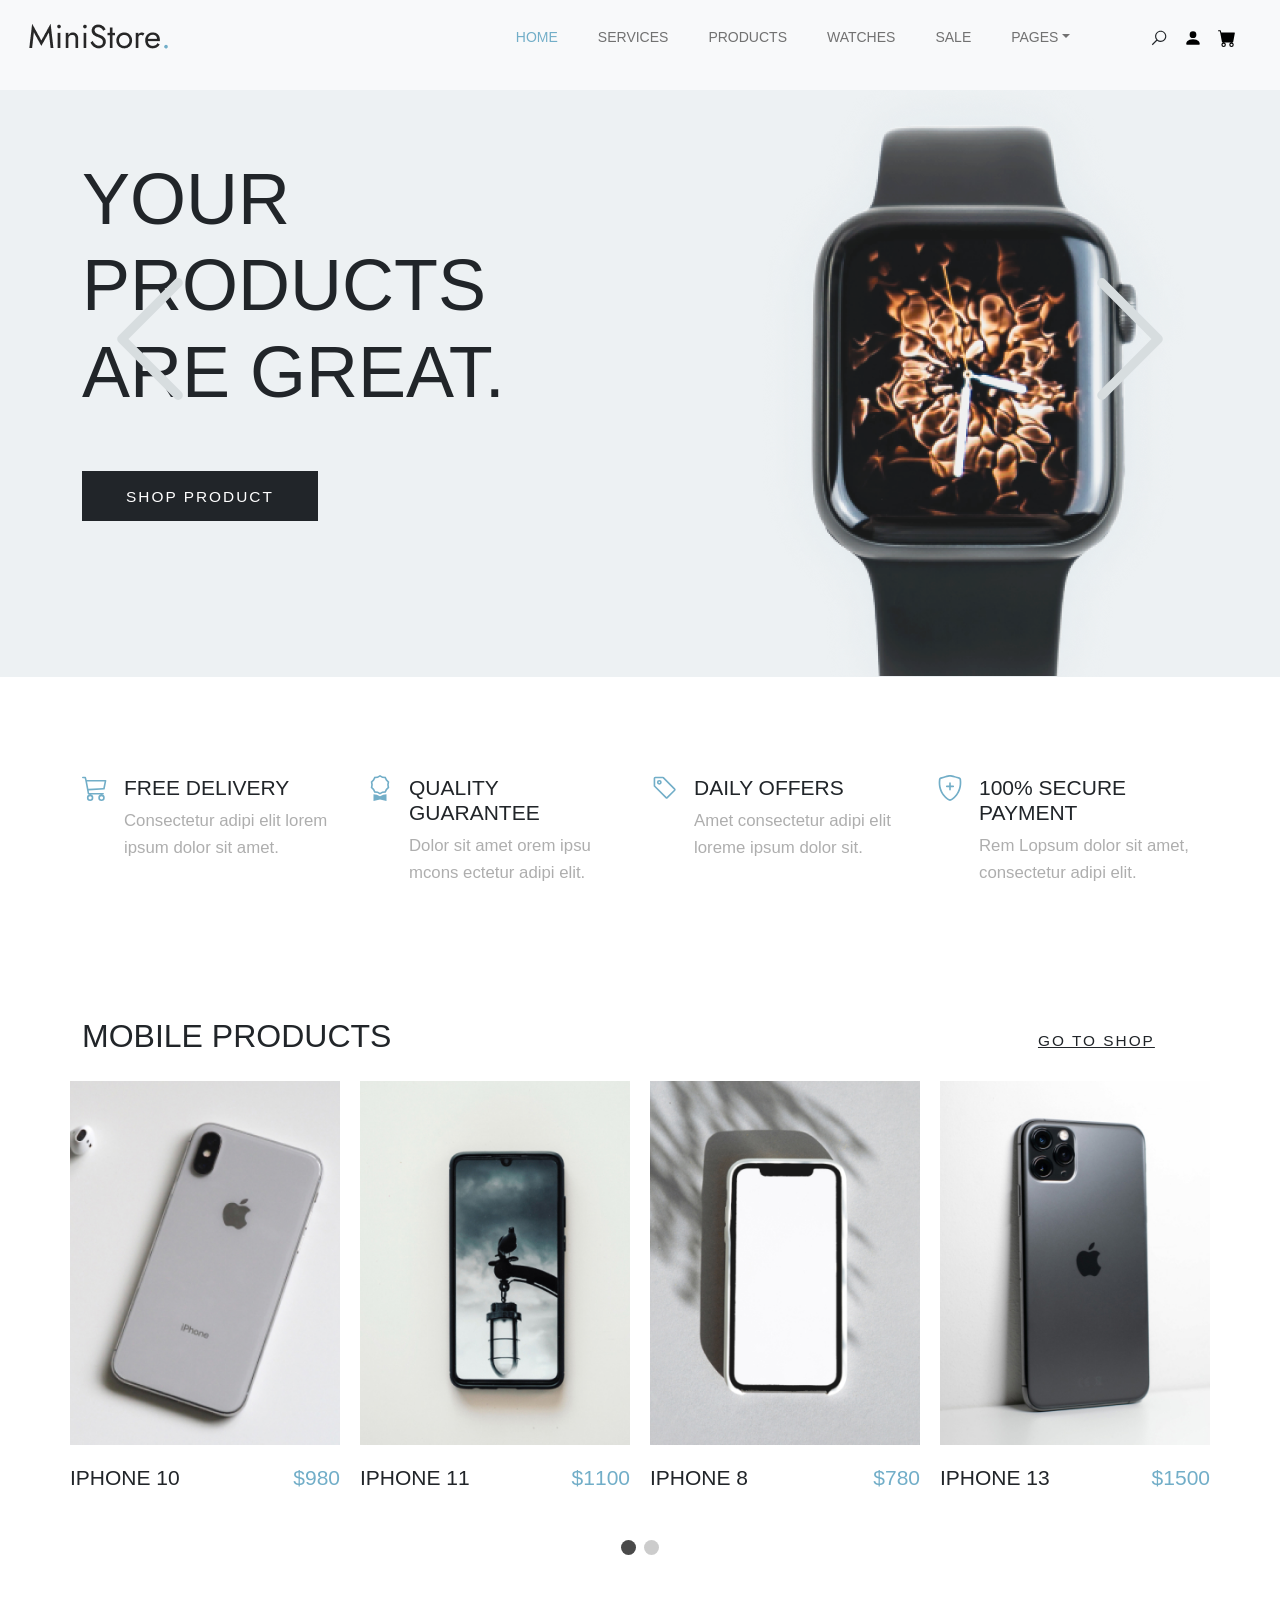
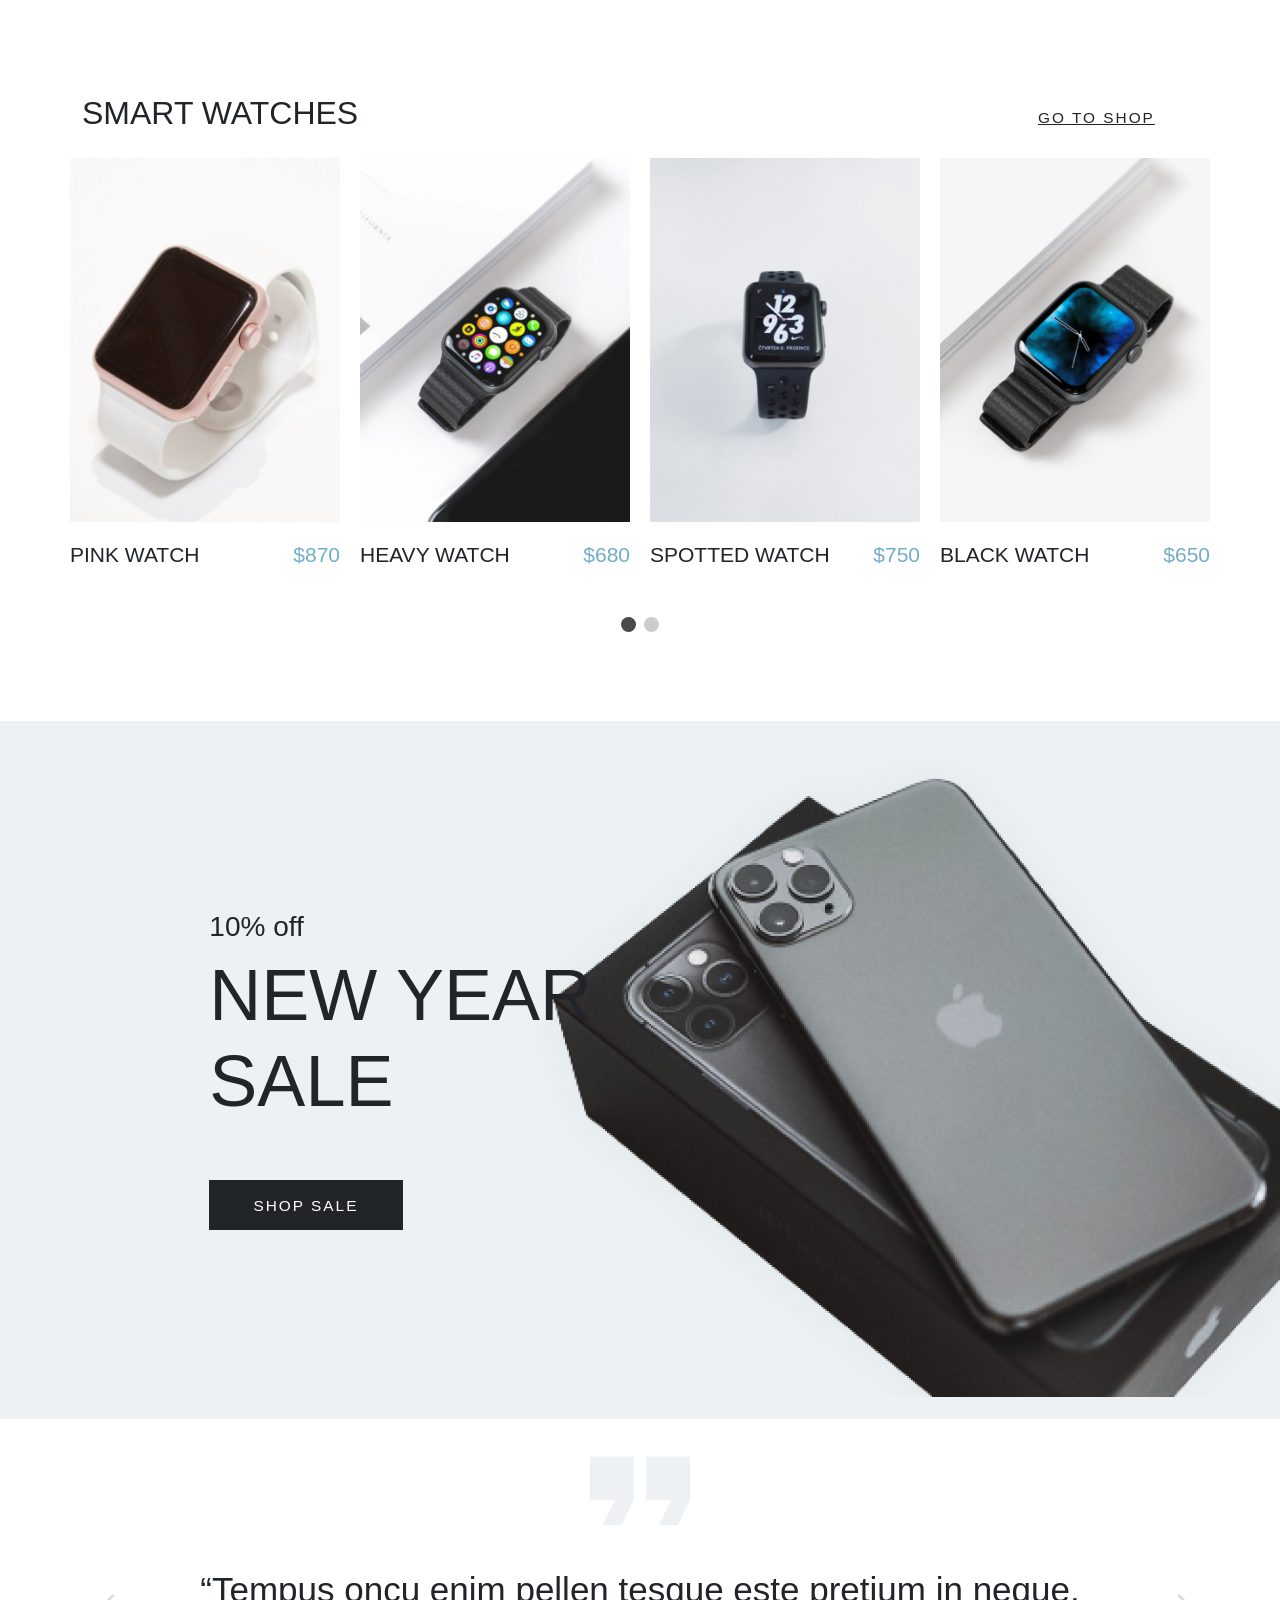
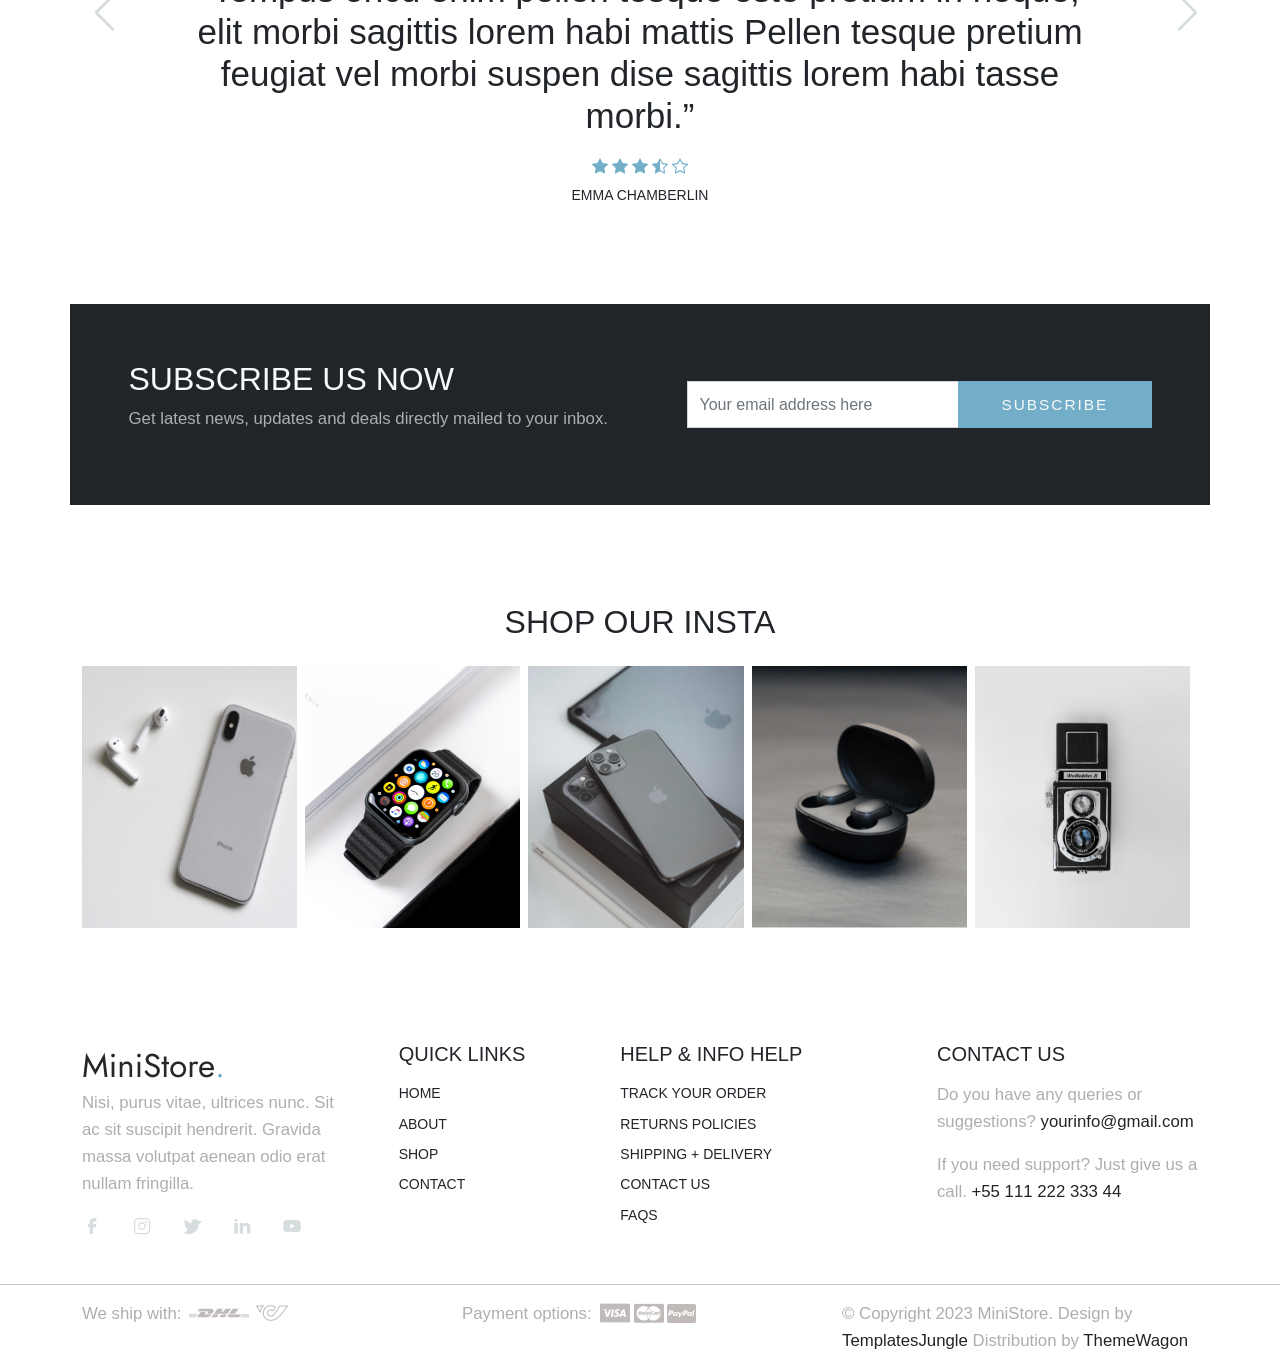
==== commit 39381a44: "entregable final" ====
--- a/MiniStore_WEB/wwwroot/ministore/index.html
+++ b/MiniStore_WEB/wwwroot/ministore/index.html
@@ -163,9 +163,6 @@
                 <li class="nav-item">
                   <a class="nav-link me-4" href="#yearly-sale">Sale</a>
                 </li>
-                <li class="nav-item">
-                  <a class="nav-link me-4" href="#latest-blog">Blog</a>
-                </li>
                 <li class="nav-item dropdown">
                   <a class="nav-link me-4 dropdown-toggle link-dark" data-bs-toggle="dropdown" href="#" role="button" aria-expanded="false">Pages</a>
                   <ul class="dropdown-menu">
@@ -176,7 +173,7 @@
                       <a href="/Account/Register" class="dropdown-item">Register</a>
                     </li>
                     <li>
-                      <a href="blog.html" class="dropdown-item">Blog</a>
+                      <a href="/Calendario" class="dropdown-item">Calendario</a>
                     </li>
                     <li>
                       <a href="shop.html" class="dropdown-item">Shop</a>
@@ -188,13 +185,10 @@
                       <a href="checkout.html" class="dropdown-item">Checkout</a>
                     </li>
                     <li>
-                      <a href="single-post.html" class="dropdown-item">Single Post</a>
+                      <a href="single-product.html" class="dropdown-item">Single Product</a>
                     </li>
                     <li>
-                      <a href="single-product.html" class="dropdown-item">Single Product</a>
-                    </li>
-                    <li>
-                      <a href="contact.html" class="dropdown-item">Contact</a>
+                      <a href="#footer-contact" class="dropdown-item">Contact</a>
                     </li>
                   </ul>
                 </li>
@@ -567,68 +561,6 @@
         </div>
       </div>
     </section>
-    <section id="latest-blog" class="padding-large">
-      <div class="container">
-        <div class="row">
-          <div class="display-header d-flex justify-content-between pb-3">
-            <h2 class="display-7 text-dark text-uppercase">Latest Posts</h2>
-            <div class="btn-right">
-              <a href="blog.html" class="btn btn-medium btn-normal text-uppercase">Read Blog</a>
-            </div>
-          </div>
-          <div class="post-grid d-flex flex-wrap justify-content-between">
-            <div class="col-lg-4 col-sm-12">
-              <div class="card border-none me-3">
-                <div class="card-image">
-                  <img src="images/post-item1.jpg" alt="" class="img-fluid">
-                </div>
-              </div>
-              <div class="card-body text-uppercase">
-                <div class="card-meta text-muted">
-                  <span class="meta-date">feb 22, 2023</span>
-                  <span class="meta-category">- Gadgets</span>
-                </div>
-                <h3 class="card-title">
-                  <a href="#">Get some cool gadgets in 2023</a>
-                </h3>
-              </div>
-            </div>
-            <div class="col-lg-4 col-sm-12">
-              <div class="card border-none me-3">
-                <div class="card-image">
-                  <img src="images/post-item2.jpg" alt="" class="img-fluid">
-                </div>
-              </div>
-              <div class="card-body text-uppercase">
-                <div class="card-meta text-muted">
-                  <span class="meta-date">feb 25, 2023</span>
-                  <span class="meta-category">- Technology</span>
-                </div>
-                <h3 class="card-title">
-                  <a href="#">Technology Hack You Won't Get</a>
-                </h3>
-              </div>
-            </div>
-            <div class="col-lg-4 col-sm-12">
-              <div class="card border-none me-3">
-                <div class="card-image">
-                  <img src="images/post-item3.jpg" alt="" class="img-fluid">
-                </div>
-              </div>
-              <div class="card-body text-uppercase">
-                <div class="card-meta text-muted">
-                  <span class="meta-date">feb 22, 2023</span>
-                  <span class="meta-category">- Camera</span>
-                </div>
-                <h3 class="card-title">
-                  <a href="#">Top 10 Small Camera In The World</a>
-                </h3>
-              </div>
-            </div>
-          </div>
-        </div>
-      </div>
-    </section>
     <section id="testimonials" class="position-relative">
       <div class="container">
         <div class="row">
@@ -674,7 +606,7 @@
                 <div class="swiper-slide text-center d-flex justify-content-center">
                   <div class="review-item col-md-10">
                     <i class="icon icon-review"></i>
-                    <blockquote>“A blog is a digital publication that can complement a website or exist independently. A blog may include articles, short posts, listicles, infographics, videos, and other digital content.”</blockquote>
+                    <blockquote>“MiniStore ofrece una experiencia de compra sencilla, rápida y segura para encontrar productos tecnológicos.”</blockquote>
                     <div class="rating">
                       <svg class="star star-fill">
                         <use xlink:href="#star-fill"></use>
@@ -856,10 +788,7 @@
                       <a href="#">Shop</a>
                     </li>
                     <li class="menu-item pb-2">
-                      <a href="#">Blogs</a>
-                    </li>
-                    <li class="menu-item pb-2">
-                      <a href="#">Contact</a>
+                      <a href="#footer-contact">Contact</a>
                     </li>
                   </ul>
                 </div>
@@ -878,7 +807,7 @@
                       <a href="#">Shipping + Delivery</a>
                     </li>
                     <li class="menu-item pb-2">
-                      <a href="#">Contact Us</a>
+                      <a href="#footer-contact">Contact Us</a>
                     </li>
                     <li class="menu-item pb-2">
                       <a href="#">Faqs</a>
@@ -886,7 +815,7 @@
                   </ul>
                 </div>
               </div>
-              <div class="col-lg-3 col-sm-6 pb-3">
+              <div class="col-lg-3 col-sm-6 pb-3" id="footer-contact">
                 <div class="footer-menu contact-item">
                   <h5 class="widget-title text-uppercase pb-2">Contact Us</h5>
                   <p>Do you have any queries or suggestions? <a href="mailto:">yourinfo@gmail.com</a>
--- a/MiniStore_WEB/wwwroot/ministore/style.css
+++ b/MiniStore_WEB/wwwroot/ministore/style.css
@@ -0,0 +1,1202 @@
+/*
+Theme Name: Ministore
+Theme URI: 
+Author: 
+Author URI: 
+Description: Ministore is specially designed product packaged for Ministore by Moksha.
+Version: 
+*/
+
+/*--------------------------------------------------------------
+This is main CSS file that contains custom style rules used in this template
+--------------------------------------------------------------*/
+
+/*------------------------------------*\
+    Table of contents
+\*------------------------------------*/
+
+/*------------------------------------------------
+
+CSS STRUCTURE:
+
+    
+/*--------------------------------------------------------------
+/** 1. VARIABLES
+--------------------------------------------------------------*/
+:root {
+  --accent-color:             #717171;
+  --white-color:              #fff;
+  --black-color:              #000;
+  --gray-color:               #F3F3F3;
+  --gray-color-300:           #D8D8D8;
+  --gray-color-500:           #AEAEAE;
+  --gray-color-800:           #3A3A3A;
+  --light-gray-color:         #D7DDDF;
+  --primary-color:            #72AEC8;
+  --bs-primary-rgb:           114,174,200;
+  --light-color:              #f8f9fa;
+  --dark-color:               #212529;
+  --light-blue-color:         #EDF1F3;
+  --navbar-color-color:       #131814;
+  --swiper-theme-color:       #4A4A4A;
+  --swiper-pagination-color:  #4A4A4A;
+
+}
+
+/* on mobile devices below 600px
+ */
+@media screen and (max-width: 600px) {
+    :root {
+        --header-height : 100px;
+        --header-height-min   : 80px;
+    }
+}
+
+/* Fonts */
+:root {
+    --body-font           : "Lato", sans-serif;
+    --heading-font        : "Jost", sans-serif;
+}
+
+/*----------------------------------------------*/
+/* 1 GENERAL TYPOGRAPHY */
+/*----------------------------------------------*/
+
+/* 1.1 General Styles
+/*----------------------------------------------*/
+*, *::before, *::after {
+  -webkit-box-sizing: border-box;
+  -moz-box-sizing: border-box;
+  box-sizing: border-box;
+}
+html {
+  box-sizing: border-box;
+}
+body {
+  font-family: var(--body-font);
+  font-size: 14px;
+  font-weight: 500;
+  line-height: 1.6;
+  margin: 0;
+}
+p {
+  font-size: 1.2em;
+  color: var(--gray-color-500);
+}
+ul.inner-list li {
+   font-size: 1.2em;
+}
+a {
+  color: var(--dark-color);
+  text-decoration: none;
+  transition: 0.3s color ease-out;
+}
+a.light {
+  color: var(--light-color);
+}
+a:hover {
+  text-decoration: none;
+  color: var(--primary-color);
+}
+
+/*------------ Background Color -----------*/
+.bg-gray {
+    background: var(--gray-color);
+}
+.bg-dark {
+    background: var(--dark-color);
+}
+.bg-light {
+    background: var(--light-color);
+}
+.bg-light-blue {
+    background: var(--light-blue-color);
+}
+
+/* - Section Padding
+--------------------------------------------------------------*/
+.padding-xsmall {
+  padding-top: 0.5em;
+  padding-bottom: 0.5em;
+}
+.padding-small {
+  padding-top: 2em;
+  padding-bottom: 2em;
+}
+.padding-medium {
+  padding-top: 4em;
+  padding-bottom: 4em;
+}
+.padding-large {
+  padding-top: 7em;
+  padding-bottom: 7em;
+}
+.padding-xlarge {
+  padding-top: 9.5em;
+  padding-bottom: 9.5em;
+}
+
+/* no padding */
+.no-padding-top {
+  padding-top: 0 !important;
+}
+.no-padding-right {
+  padding-right: 0 !important;
+}
+.no-padding-bottom {
+  padding-bottom: 0 !important;
+}
+.no-padding-left {
+  padding-left: 0 !important;
+}
+.no-padding-tb {
+  padding-top: 0 !important;
+  padding-bottom: 0 !important;
+}
+.no-padding-lr {
+  padding-left: 0 !important;
+  padding-right: 0 !important;
+}
+.no-gutter {
+  padding: 0 !important;
+}
+
+/* no padding and margin */
+.no-padding {
+  padding: 0 !important;
+}
+.no-margin {
+  margin: 0 !important;
+}
+
+/* - Section margin
+--------------------------------------------------------------*/
+.margin-small {
+  margin-top: 3em;
+  margin-bottom: 3em;
+}
+.margin-medium {
+  margin-top: 5em;
+  margin-bottom: 5em;
+}
+.margin-large {
+  margin-top: 7em;
+  margin-bottom: 7em;
+}
+.margin-xlarge {
+  margin-top: 9em;
+  margin-bottom: 9em;
+}
+
+@media only screen and (max-width: 768px) {
+  .margin-small,
+  .margin-medium,
+  .margin-large {
+    margin-top: 1em;
+    margin-bottom: 1em;
+  }
+}
+
+
+/* - Section Title
+--------------------------------------------------------------*/
+h3.card-title,
+h3.cart-title {
+   font-size: 1.5em;
+}
+
+/* - Section width
+--------------------------------------------------------------*/
+.u-full-width {
+    width: 100%;
+    border: none;
+}
+
+/*--------------------------------------------------------------
+/** 2.10 Buttons
+--------------------------------------------------------------*/
+/* - Button Sizes
+------------------------------------------------------------- */
+.btn.btn-small {
+  padding: 0.8em 1.8em;
+  font-size: 0.65em;
+}
+.btn.btn-medium {
+  padding: 0.8em 2.8em;
+  font-size: 1.1em;
+  letter-spacing: 2px;
+}
+.btn.btn-large {
+  padding: 2.4em 5.1em;
+  font-size: 1.8em;
+}
+
+/* - Button Shapes
+------------------------------------------------------------- */
+.btn.btn-rounded,
+.btn.btn-rounded::after {
+  border-radius: 6px;
+}
+.btn.btn-pill,
+.btn.btn-pill::after {
+  border-radius: 2em;
+}
+/* button outline */
+.btn.btn-outline-dark,
+.btn.btn-outline-light,
+.btn.btn-outline-accent {
+  background: transparent;
+  text-shadow: none;
+  box-shadow: none;
+}
+.btn.btn-outline-dark:hover::after,
+.btn.btn-outline-light:hover::after {
+  background-color: transparent;
+}
+.btn.btn-outline-dark {
+  border-color: rgba(0,0,0,1);
+  color: var(--dark-color);
+}
+.btn.btn-outline-dark:hover {
+  background: var(--dark-color);
+  color: var(--light-color);
+}
+.btn.btn-outline-light {
+  border-color: rgba(255,255,255,0.5);
+  color: var(--light-color);
+}
+.btn.btn-outline-light:hover {
+  background: var(--primary-color);
+  color: var(--light-color);
+  border-color: var(--primary-color);
+}
+.btn.btn-outline-accent {
+  background: transparent;
+  border-color: var(--accent-color);
+  color: var(--dark-color);
+}
+.btn.btn-outline-accent:hover {
+  border-color: var(--dark-color);
+  color: var(--dark-color) !important;
+}
+.btn.btn-full {
+  display: block;
+  margin: .85em 0;
+  width: 100%;
+  letter-spacing: 0.12em;
+}
+
+/* no border radius */
+.btn-rounded-none,
+.btn-rounded-none::after {
+  border-radius: 0;
+}
+
+/* - Buttons Color Scheme
+------------------------------------------------------------- */
+.btn.btn-normal {
+  text-decoration: underline;
+  border: none;
+}
+.btn.btn-normal:hover {
+  text-decoration: none;
+}
+.btn.btn-accent {
+  color: var(--light-color);
+  background-color: var(--accent-color);
+  border: none;
+}
+.btn.btn-accent:hover {
+  color: var(--light-color) !important;
+  background-color: var(--primary-color);
+}
+.btn.btn-black {
+  background-color: var(--dark-color);
+  color: var(--light-color);
+  border: none;
+}
+.btn.btn-black:hover {
+  background-color: var(--primary-color);
+  color: var(--light-color);
+}
+.btn.btn-light {
+  background-color: var(--light-color);
+  color: var(--dark-color);
+  border: none;
+}
+.btn.btn-light:hover {
+  background-color: var(--primary-color);
+  color: var(--light-color);
+}
+.btn.btn-primary {
+  background: var(--primary-color);
+  color: var(--light-color);
+  border: none;
+}
+.btn.btn-primary:hover {
+  background-color: var(--dark-color);
+  color: var(--light-color);
+}
+
+/* - Buttons Aligns
+------------------------------------------------------------- */
+.btn-left {
+  text-align: left;
+  display: block;
+}
+.btn-center {
+  text-align: center;
+  display: block;
+}
+.btn-right {
+  text-align: right;
+  display: block;
+}
+
+/*----------------------------------------------*/
+/* 2 SITE STRUCTURE */
+/*----------------------------------------------*/
+
+/* - Search Bar
+------------------------------------------------------------- */
+.search-box {
+    background: var(--gray-color);
+    position: relative;
+}
+.close-button {
+    position: absolute;
+    top: 20px;
+    right: 120px;
+    cursor: pointer;
+    z-index: 9;
+}
+.search-box input.search-input {
+    font-size: 1.3em;
+    width: 70%;
+    height: 30px;
+    padding: 25px;
+    border-radius: 80px;
+    border-color: rgb(0 0 0 / 25%);
+    background: transparent;
+}
+.search-box svg {
+    width: 22px;
+    height: 22px;
+    color: var(--primary-color);
+}
+.search-box svg.search {
+    margin-left: -50px;
+}
+
+
+/** Search Form
+--------------------------------------------------------------*/
+.search-form input[type="search"].search-field {
+  border: none;
+  background: #f1f1f1;
+  width: 100%;
+  border-radius: 50px;
+  padding: 10px 40px;
+}
+.search-form input[type="search"].search-field::focus {
+  border-color: #af9aaa;
+}
+.search-form button {
+  position: absolute;
+  top: 6px;
+  right: 9px;
+  background: transparent;
+  border: none;
+}
+
+/** Search Popup
+--------------------------------------------------------------*/
+.search-popup {
+  background-color: #fff;
+  position: fixed;
+  left: 0;
+  top: 0;
+  width: 100%;
+  height: 100%;
+  opacity: 0;
+  visibility: hidden;
+  z-index: 9999;
+  -webkit-transition: opacity 0.3s 0s, visibility 0s 0.3s;
+  -moz-transition: opacity 0.3s 0s, visibility 0s 0.3s;
+  transition: opacity 0.3s 0s, visibility 0s 0.3s;
+}
+.search-popup.is-visible {
+  opacity: 1;
+  visibility: visible;
+  cursor: -webkit-image-set(url("data:image/svg+xml;charset=utf8,%3Csvg xmlns='http://www.w3.org/2000/svg' width='20' height='20' viewBox='0 0 20 20'%3E%3Cpath fill='%23FFF' d='M20 1l-1-1-9 9-9-9-1 1 9 9-9 9 1 1 9-9 9 9 1-1-9-9'/%3E%3C/svg%3E") 1x, url("data:image/svg+xml;charset=utf8,%3Csvg xmlns='http://www.w3.org/2000/svg' width='20' height='20' viewBox='0 0 20 20'%3E%3Cpath fill='%23000' d='M20 1l-1-1-9 9-9-9-1 1 9 9-9 9 1 1 9-9 9 9 1-1-9-9'/%3E%3C/svg%3E") 2x), pointer;
+  cursor: url("data:image/svg+xml;charset=utf8,%3Csvg xmlns='http://www.w3.org/2000/svg' width='20' height='20' viewBox='0 0 20 20'%3E%3Cpath fill='%23000' d='M20 1l-1-1-9 9-9-9-1 1 9 9-9 9 1 1 9-9 9 9 1-1-9-9'/%3E%3C/svg%3E"), pointer;
+  -webkit-transition: opacity 0.3s 0s, visibility 0s 0s;
+  -moz-transition: opacity 0.3s 0s, visibility 0s 0s;
+  transition: opacity 0.3s 0s, visibility 0s 0s;
+}
+.search-popup-container {
+  background-color: transparent;
+  position: relative;
+  top: 50%;
+  margin: 0 auto;
+  padding: 0;
+  width: 90%;
+  max-width: 800px;
+  text-align: center;
+  box-shadow: none;
+  cursor: default;
+  -webkit-transform: translateY(-40px);
+  transform: translateY(-40px);
+  -webkit-backface-visibility: hidden;
+  -webkit-transition-property: -webkit-transform;
+  transition-property: transform;
+  -webkit-transition-duration: 0.3s;
+  transition-duration: 0.3s;
+}
+.is-visible .search-popup-container {
+  -webkit-transform: translateY(-50%);
+  transform: translateY(-50%);
+}
+.search-popup-form {
+  position: relative;
+  margin: 0 0 3em 0;
+}
+.search-popup-form .form-control {
+  padding: 0 0 .375em 0;
+  font-size: 2em;
+}
+.search-popup-form #search-popup-submit {
+  display: none;
+}
+.search-popup .search-popup-close {
+  display: block;
+  position: absolute;
+  top: 2em;
+  right: 2em;
+  margin: -0.5em;
+  padding: 0.5em;
+  line-height: 0;
+}
+.search-popup .search-popup-close:hover {
+  -webkit-transform: rotate(90deg);
+  -ms-transform: rotate(90deg);
+  transform: rotate(90deg);
+}
+.search-popup .search-popup-close i {
+  display: block;
+  position: relative;
+  width: 1em;
+  height: 1em;
+  fill: rgba(0,0,0,0.5);
+}
+.search-popup .search-popup-close:hover i {
+  fill: rgba(0,0,0,1);
+}
+.search-popup .cat-list-title {
+  margin-top: 40px;
+  margin-bottom: 10px;
+  font-size: 0.6em;
+  font-weight: normal;
+  text-transform: uppercase;
+  letter-spacing: 0.1em;
+}
+.search-popup .cat-list {
+  margin: 0;
+  list-style-type: none;
+}
+.search-popup .cat-list-item {
+  display: inline-block;
+  margin-bottom: 0;
+  letter-spacing: 0.015em;
+  font-size: 2em;
+}
+.search-popup .cat-list-item a {
+  position: relative;
+}
+.search-popup .cat-list-item a::after {
+  background: none repeat scroll 0 0 #fff;
+  content: "";
+  height: 1px;
+  border-bottom: 1px solid #ff9697;
+  left: 0;
+  opacity: 0;
+  position: absolute;
+  top: 100%;
+  width: 100%;
+  -webkit-transition: height 0.3s,opacity 0.3s,-webkit-transform 0.3s;
+  transition: height 0.3s,opacity 0.3s,transform 0.3s;
+  -webkit-transform: translateY(-5px);
+  transform: translateY(-5px);
+}
+.search-popup .cat-list-item a:hover::after {
+  height: 1px;
+  opacity: 1;
+  -webkit-transform: translateY(2px);
+  transform: translateY(2px);
+}
+.search-popup .cat-list-item::after {
+  content: "/";
+  padding: 0 5px;
+  line-height: 1;
+  color: rgba(0, 0, 0, 0.5);
+  vertical-align: text-top;
+}
+.search-popup .cat-list-item:last-child::after {
+  display: none;
+}
+
+@media only screen and (max-width: 991px) {
+  .search-popup .cat-list-item,
+  .search-popup-form .form-control {
+    font-size: 1.425em;
+  }
+}
+@media only screen and (max-width: 767px) {
+.search-popup .search-popup-close {
+    top: 1em;
+    right: 1em;
+  }
+}
+@media only screen and (max-width: 575px) {
+  .search-popup .cat-list-item,
+  .search-popup-form .form-control {
+    font-size: 1.125em;
+  }
+  .search-popup .search-popup-close {
+    top: 1em;
+    right: 1em;
+  }
+}
+
+.search-popup input[type="search"] {
+  font-size: 24px;
+  height: 60px;
+  padding: 26px;
+}
+.search-popup .search-form button {
+  top: 12px;
+  right: 15px;
+}
+.search-popup .search-form button svg {
+  height: 28px;
+  width: 28px;
+}
+
+
+/* 1. Header
+/*----------------------------------------------*/
+.site-header {
+    position: fixed;
+    width: 100%;
+    z-index: 10;
+    transition: background 0.3s ease-out;
+}
+.navbar-toggler svg.navbar-icon {
+    width: 50px;
+    height: 50px;
+}
+.navbar-nav .nav-item a.nav-link {
+    color: var(--accent-color);
+}
+.navbar-nav .nav-item a.nav-link.active, 
+.navbar-nav .nav-item a.nav-link:focus, 
+.navbar-nav .nav-item a.nav-link:hover {
+    color: var(--primary-color);
+}
+
+/*------------ Offcanvas -------------- */
+#header-nav .navbar-toggler:focus {
+    box-shadow: none;
+}
+#header-nav .offcanvas.show {
+    z-index: 9999;
+    background-color: var(--light-blue-color);
+}
+#header-nav .offcanvas-end {
+    width: 500px;
+}
+.offcanvas.show .nav-item a.nav-link {
+    font-size: 2em;
+}
+.offcanvas.show .offcanvas-body .navbar-nav {
+    align-items: unset!important;
+    padding-left: 20px;
+}
+
+/*------------ Top User Icons -----------*/
+.site-header .user-items svg {
+    width: 18px;
+    height: 18px;
+    cursor: pointer;
+}
+
+@media only screen and (max-width: 991px) {
+  #navbar .user-items {
+    display: none;
+  }
+}
+
+
+/* 2. Billboard
+/*----------------------------------------------*/
+/*------------Swiper Arrow -----------*/
+#billboard .swiper-arrow {
+    position: absolute;
+    top: 0;
+    bottom: 0;
+    z-index: 2;
+    display: flex;
+    align-items: center;
+}
+.swiper-icon.swiper-arrow svg {
+    fill: var(--light-gray-color);
+}
+.swiper-icon.swiper-arrow:hover svg,
+.swiper-icon.swiper-arrow:focus svg {
+    fill: var(--primary-color);
+}
+#billboard .swiper-arrow.swiper-arrow-prev {
+    left: 0;
+}
+#billboard .swiper-arrow.swiper-arrow-next {
+    right: 0;
+}
+
+@media only screen and (max-width: 767px) {
+  #billboard .banner-content {
+      margin-top: 210px;
+  }
+  #billboard .image-holder {
+      margin-top: -390px;
+      opacity: 0.3;
+  }
+  #billboard .swiper-arrow {
+      top: 400px;
+  }
+}
+
+/* 3. Icon Box - Company Services
+/*----------------------------------------------*/
+.icon-box .icon-box-icon svg {
+    width: 26px;
+    height: 26px;
+    fill: var(--primary-color);
+}
+
+@media only screen and (max-width: 991px) {
+  #company-services .icon-box {
+    flex-wrap: wrap;
+  }
+}
+
+/* 4. Product
+/*----------------------------------------------*/
+.product-store .product-card .cart-concern {
+    bottom: 75px;
+    width: 100%;
+    display: flex;
+    justify-content: center;
+    cursor: pointer;
+    text-transform: uppercase;
+    transition: all 0.3s ease-out;
+    opacity: 0;
+}
+.product-store .product-card:hover .cart-concern {
+    bottom: 90px;
+    opacity: 1;
+}
+.product-store .product-card .catalog-product-media .cart-concern {
+    bottom: 0;
+}
+.product-store .product-card:hover .catalog-product-media .cart-concern {
+    bottom: 15px;
+}
+.product-card .cart-concern svg {
+    width: 16px;
+    height: 16px;
+    fill: var(--light-color);
+    margin-left: 9px;
+}
+.product-card .card-detail span {
+    font-size: 1.5em;
+}
+
+.featured-product-card {
+    display: flex;
+    height: 100%;
+    flex-direction: column;
+}
+
+.featured-product-card .image-holder {
+    aspect-ratio: 1 / 1.08;
+    overflow: hidden;
+    background: #f4f4f4;
+}
+
+.featured-product-card .image-holder img {
+    width: 100%;
+    height: 100%;
+    object-fit: cover;
+}
+
+.featured-product-info {
+    display: grid;
+    gap: .65rem;
+}
+
+.featured-product-info .card-title {
+    min-height: 3.2rem;
+    margin: 0;
+    font-size: 1.12rem;
+    line-height: 1.35;
+}
+
+.featured-product-price {
+    display: flex;
+    flex-wrap: wrap;
+    align-items: center;
+    gap: .45rem;
+}
+
+.featured-product-price .item-price {
+    margin-left: auto;
+    white-space: nowrap;
+    font-size: 1.25rem;
+}
+
+@media only screen and (max-width: 575px) {
+  .product-store .product-card .card-detail {
+      padding: 10px;
+  }
+}
+
+/* 4.1 Shopping guide
+/*----------------------------------------------*/
+.shopping-guide-heading {
+    max-width: 680px;
+}
+.shopping-step {
+    height: 100%;
+    padding: 35px;
+    background: var(--light-color);
+    border: 1px solid #e5e5e5;
+    transition: transform 0.25s ease, box-shadow 0.25s ease;
+}
+.shopping-step:hover {
+    transform: translateY(-5px);
+    box-shadow: 0 15px 35px rgba(33, 37, 41, 0.08);
+}
+.shopping-step-number {
+    display: inline-flex;
+    align-items: center;
+    justify-content: center;
+    width: 52px;
+    height: 52px;
+    margin-bottom: 24px;
+    color: var(--light-color);
+    background: var(--dark-color);
+    font-size: 1.1em;
+    letter-spacing: 0.08em;
+}
+.shopping-step h3 {
+    font-size: 1.35em;
+}
+.shopping-step p {
+    min-height: 72px;
+    color: var(--gray-color-500);
+}
+#preguntas-frecuentes .accordion-button {
+    padding: 22px 0;
+    background: transparent;
+    box-shadow: none;
+    color: var(--dark-color);
+    font-size: 1.05em;
+    text-transform: uppercase;
+}
+#preguntas-frecuentes .accordion-button:not(.collapsed) {
+    color: var(--primary-color);
+}
+#preguntas-frecuentes .accordion-body {
+    padding: 0 0 22px;
+    color: var(--gray-color-500);
+}
+
+@media only screen and (max-width: 767px) {
+    .shopping-step p {
+        min-height: auto;
+    }
+}
+
+/* 4.2 Order confirmation
+/*----------------------------------------------*/
+.order-confirmation-card {
+    max-width: 820px;
+    padding: 55px;
+    background: #fff;
+    border: 1px solid #e5e5e5;
+    box-shadow: 0 20px 60px rgba(33, 37, 41, 0.08);
+}
+.order-confirmation-icon {
+    display: inline-flex;
+    align-items: center;
+    justify-content: center;
+    width: 74px;
+    height: 74px;
+    margin-bottom: 22px;
+    border-radius: 50%;
+    background: rgba(114, 191, 228, 0.16);
+    color: var(--primary-color);
+}
+.order-confirmation-icon svg {
+    width: 36px;
+    height: 36px;
+    fill: none;
+    stroke: currentColor;
+    stroke-width: 2;
+    stroke-linecap: round;
+    stroke-linejoin: round;
+}
+.order-confirmation-kicker {
+    color: var(--primary-color);
+    letter-spacing: 0.12em;
+}
+.order-confirmation-message {
+    max-width: 580px;
+    color: var(--gray-color-500);
+    font-size: 1.1em;
+}
+.order-confirmation-summary {
+    display: grid;
+    grid-template-columns: repeat(3, 1fr);
+    gap: 1px;
+    margin: 35px 0 25px;
+    background: #e5e5e5;
+    border: 1px solid #e5e5e5;
+}
+.order-confirmation-summary > div {
+    display: flex;
+    flex-direction: column;
+    gap: 6px;
+    padding: 22px;
+    background: #fff;
+}
+.order-confirmation-summary span {
+    color: var(--gray-color-500);
+    font-size: 0.85em;
+    text-transform: uppercase;
+}
+.order-confirmation-summary strong {
+    color: var(--dark-color);
+    font-size: 1.1em;
+}
+.order-confirmation-note {
+    color: var(--gray-color-500);
+}
+
+@media only screen and (max-width: 767px) {
+    .order-confirmation-card {
+        padding: 35px 20px;
+    }
+    .order-confirmation-summary {
+        grid-template-columns: 1fr;
+    }
+}
+
+/*------------Swiper Pagination -----------*/
+.product-store .swiper-pagination.swiper-pagination-clickable.swiper-pagination-bullets.swiper-pagination-horizontal {
+    bottom: 35px;
+}
+.swiper-pagination span.swiper-pagination-bullet {
+    width: 15px;
+    height: 15px;
+}
+
+/* 5. Testimonial
+/*----------------------------------------------*/
+.review-item blockquote {
+    font-size: 2.5em;
+    font-weight: 300;
+    line-height: 1.2;
+}
+.rating svg.star {
+    width: 16px;
+    height: 16px;
+    fill: var(--primary-color);
+}
+#testimonials .swiper-arrow svg {
+    width: 45px;
+    height: 45px;
+    fill: var(--light-gray-color);
+}
+.review-content .swiper-arrow {
+    top: 0;
+    bottom: 0;
+    z-index: 2;
+}
+.review-content .swiper-arrow.swiper-arrow-next {
+    right: 0;
+}
+.review-content .quotation svg.quote {
+    color: var(--light-blue-color);
+}
+
+@media only screen and (max-width: 767px) {
+  #testimonials blockquote {
+      font-size: 2em;
+  }
+  .review-content .swiper-arrow {
+      bottom: -420px;
+  }
+}
+
+/* 6. Subscribe
+/*----------------------------------------------*/
+.subscribe-content p {
+   color: var(--gray-color-500);
+}
+
+@media only screen and (max-width: 1199px) {
+  .subscription-form input.form-control,
+  .subscription-form button {
+      width: 100%;
+      margin-bottom: 10px;
+  }
+}
+
+/* 7. Instagram
+/*----------------------------------------------*/
+#instagram figure.instagram-item {
+    width: 20%;
+}
+figure.instagram-item img.insta-image {
+    width: 100%;
+    height: 100%;
+    object-fit: cover;
+}
+.instagram-item .icon-overlay {
+    top: 30px;
+    left: 0;
+    width: 100%;
+    height: auto;
+    color: var(--light-color);
+    opacity: 0;
+    transition: 0.9s ease-out;
+}
+.instagram-item:hover .icon-overlay {
+    top: 0;
+    opacity: 1;
+}
+.instagram-item .icon-overlay svg.instagram {
+    height: 50px;
+}
+
+@media only screen and (max-width: 767px) {
+  #instagram figure.instagram-item {
+      width: 30%;
+  }
+}
+
+@media only screen and (max-width: 501px) {
+  #instagram figure.instagram-item {
+      width: 100%;
+  }
+}
+
+/* 8. Footer
+/*----------------------------------------------*/
+/*------------ Social Icon -----------*/
+.social-links svg {
+    width: 20px;
+    height: 20px;
+    color: var(--light-gray-color);
+}
+.social-links svg:hover {
+    color: var(--primary-color);
+}
+.social-links li {
+  padding-right: 30px;
+}
+
+
+/* 9. About Us Page
+/*----------------------------------------------*/
+/*------------ Video Icon -----------*/
+.video-item a {
+    top: 0;
+    right: 0;
+    bottom: 0;
+    left: 0;
+}
+.video-item svg.video-player {
+    width: 80px;
+    height: 80px;
+    padding: 19px;
+    border-radius: 50%;
+}
+
+/* - Shop Page
+--------------------------------------------------------------*/
+/* ----------- Search Bar -----------*/
+.shopify-grid select#input-sort {
+    font-size: 1.2em;
+    color: var(--dark-grey-color);
+    border: none;
+    padding: 0;
+    text-align: center;
+}
+
+/* ----------- SideBar -----------*/
+.sidebar input.search-field {
+    width: 290px;
+    height: 50px;
+    box-shadow: 5px 5px 15px 5px #eee;
+    border: 1px solid #eee;
+    padding-left: 20px;
+    outline-offset: 0;
+}
+.sidebar .search-icon {
+    padding: 14px;
+}
+.sidebar svg.search {
+    width: 20px;
+    height: 20px;
+}
+.sidebar h5.widget-title {
+    font-size: 1.4em;
+    margin-bottom: 15px;
+}
+.sidebar .sidebar-list li {
+    font-size: 1.2em;
+}
+.sidebar .sidebar-list li a {
+    color: var(--dark-30);
+}
+.sidebar .sidebar-list li a:hover {
+    color: var(--primary-color);
+}
+
+@media only screen and (max-width: 991px) {
+  .widget-search-bar form {
+      flex-wrap: wrap;
+  }
+}
+
+/* ----------- Pagination -----------*/
+.paging-navigation .pagination .page-numbers {
+    font-size: 1.4em;
+    color: var(--gray-color-500);
+}
+.paging-navigation .pagination .page-numbers:hover {
+    color: var(--primary-color);
+}
+.paging-navigation .pagination svg {
+    width: 35px;
+}
+
+
+/* 10. Single Product Page
+/*----------------------------------------------*/
+/*------------ Product Info -----------*/
+.product-info .rating svg.star-fill {
+    fill: var(--dark-color);
+}
+.product-info .select-list li.select-item {
+    font-size: 1.2em;
+}
+.product-quantity .input-group {
+  width: 140px;
+  gap: 2px;
+}
+.product-quantity #quantity {
+  height: auto;
+  width: 20px;
+  border: none;
+  margin: 0;
+  padding: 0;
+}
+.product-quantity #quantity,
+.product-quantity .btn-number {
+  width: 40px;
+  height: 40px;
+  text-align: center;
+  background: #FFFFFF;
+  border: 1px solid #E2E2E2;
+  border-radius: 6px;
+  color: #222;
+  padding: 0;
+}
+.single-product .cart-wrap h4.item-title {
+    font-size: 1.5em;
+}
+.single-product .product-quantity .stock-number {
+    font-size: 1.2em;
+}
+.meta-product h4.item-title {
+    font-size: 1.2em;
+}
+
+/*------------ Product Info Tabs -----------*/
+.product-info-tabs .tabs-listing button {
+    font-size: 2em;
+    color: var(--dark-color);
+}
+.product-info-tabs .nav-tabs .nav-link {
+    border: none;
+}
+.product-info-tabs .nav-tabs .nav-item.show .nav-link, 
+.product-info-tabs .nav-tabs .nav-link.active {
+    color: var(--primary-color);
+}
+
+
+@media only screen and (max-width: 991px) {
+  .product-info-tabs .tabs-listing button {
+      font-size: 1.2em;
+      padding-right: 20px!important;
+  }
+}
+
+
+/* 10. Cart Page
+-----------------------------------------------------*/
+.shopify-cart .card-price .money {
+    font-size: 1.5em;
+}
+.shopify-cart .total-price .money {
+    font-size: 2.9em;
+}
+.total-price .cart-totals {
+    font-size: 1.5em;
+}
+.shopify-cart .table th {
+    width: 30%;
+}
+
+
+/* 11. Checkout Page
+--------------------------------------------------------------*/
+.list-group-item span {
+    font-size: 1.2em;
+}
+
+
+/* 12. Blog Page
+--------------------------------------------------------------*/
+/*------------ Sidebar -----------*/
+.sidebar-post-item h4.card-title {
+    font-size: 1.2em;
+}
+
+/* 13. Sibgle Post Page
+--------------------------------------------------------------*/
+#single-post-navigation .post-navigation span.page-nav-title {
+    font-size: 1.5em;
+}
+.post-navigation svg {
+    width: 30px;
+    height: 45px;
+}
+.post-navigation:hover svg,
+.post-navigation:focus svg {
+    fill: var(--primary-color);
+}
